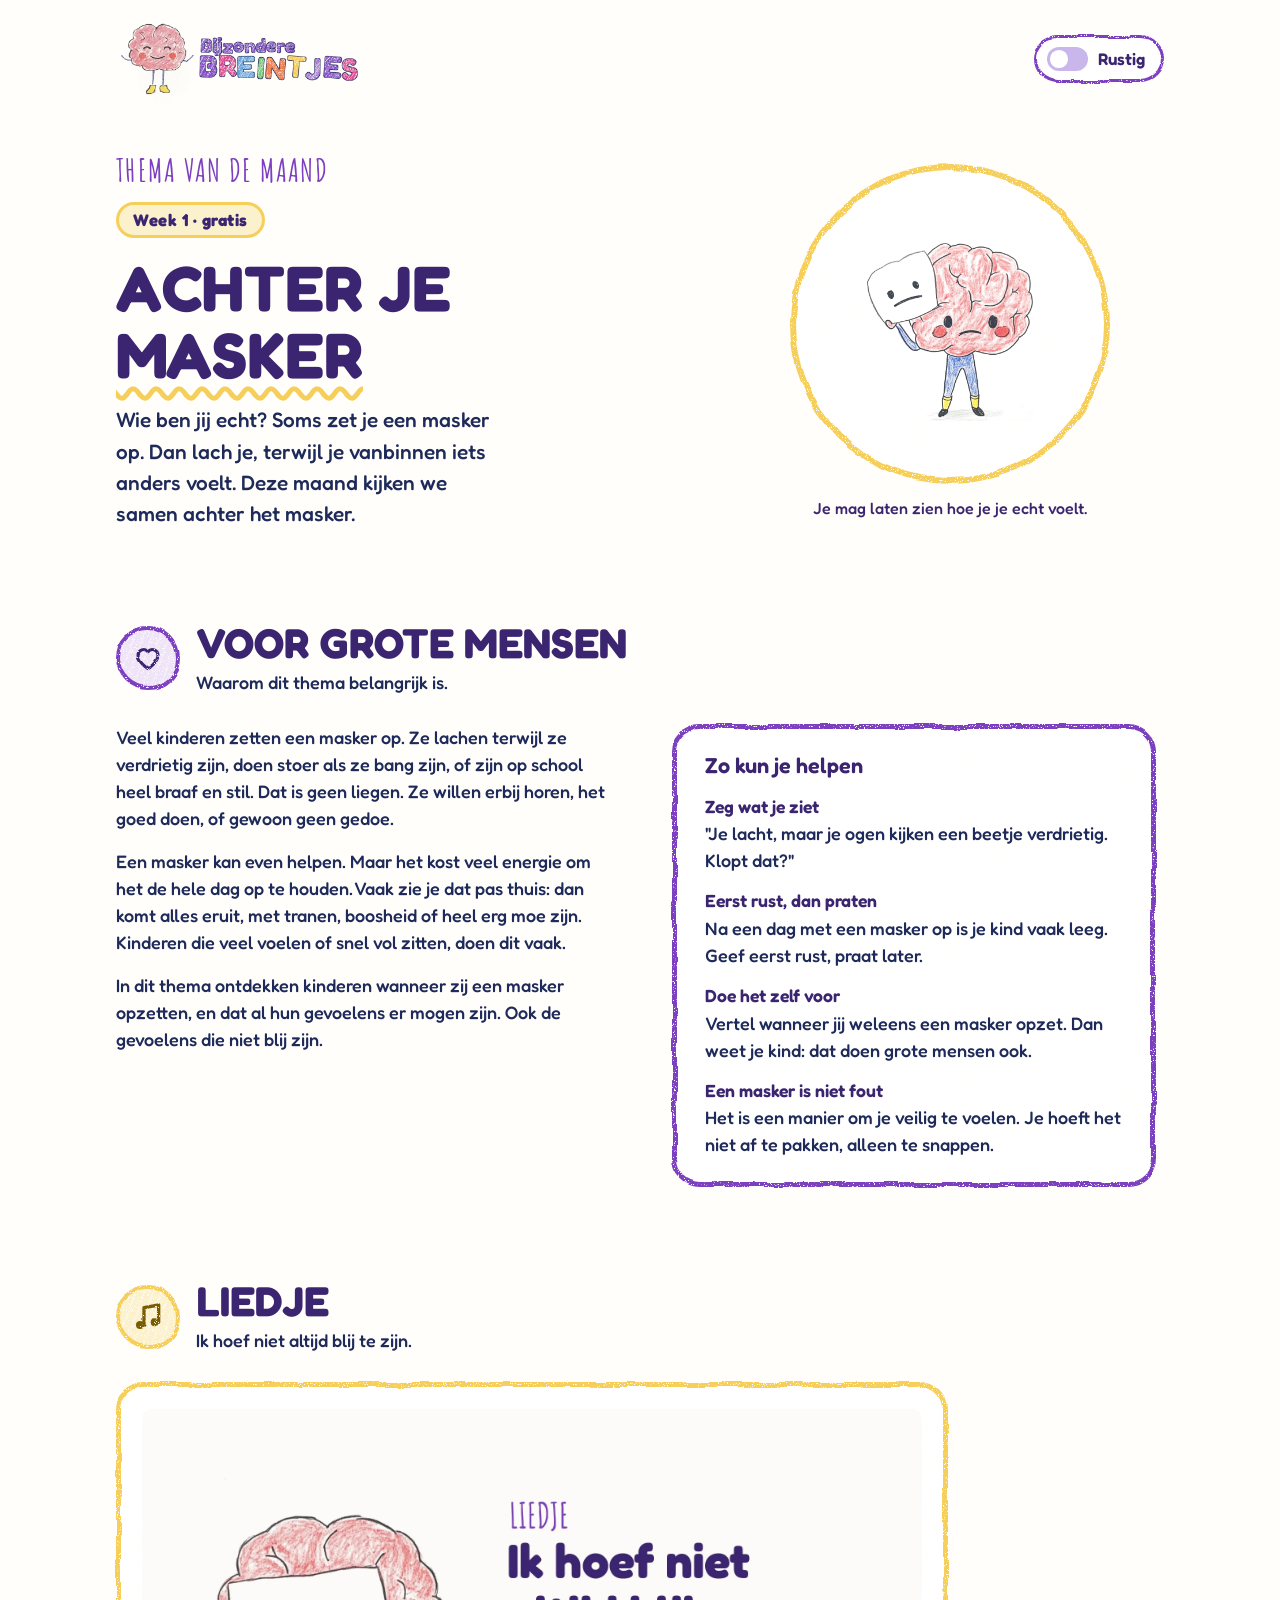
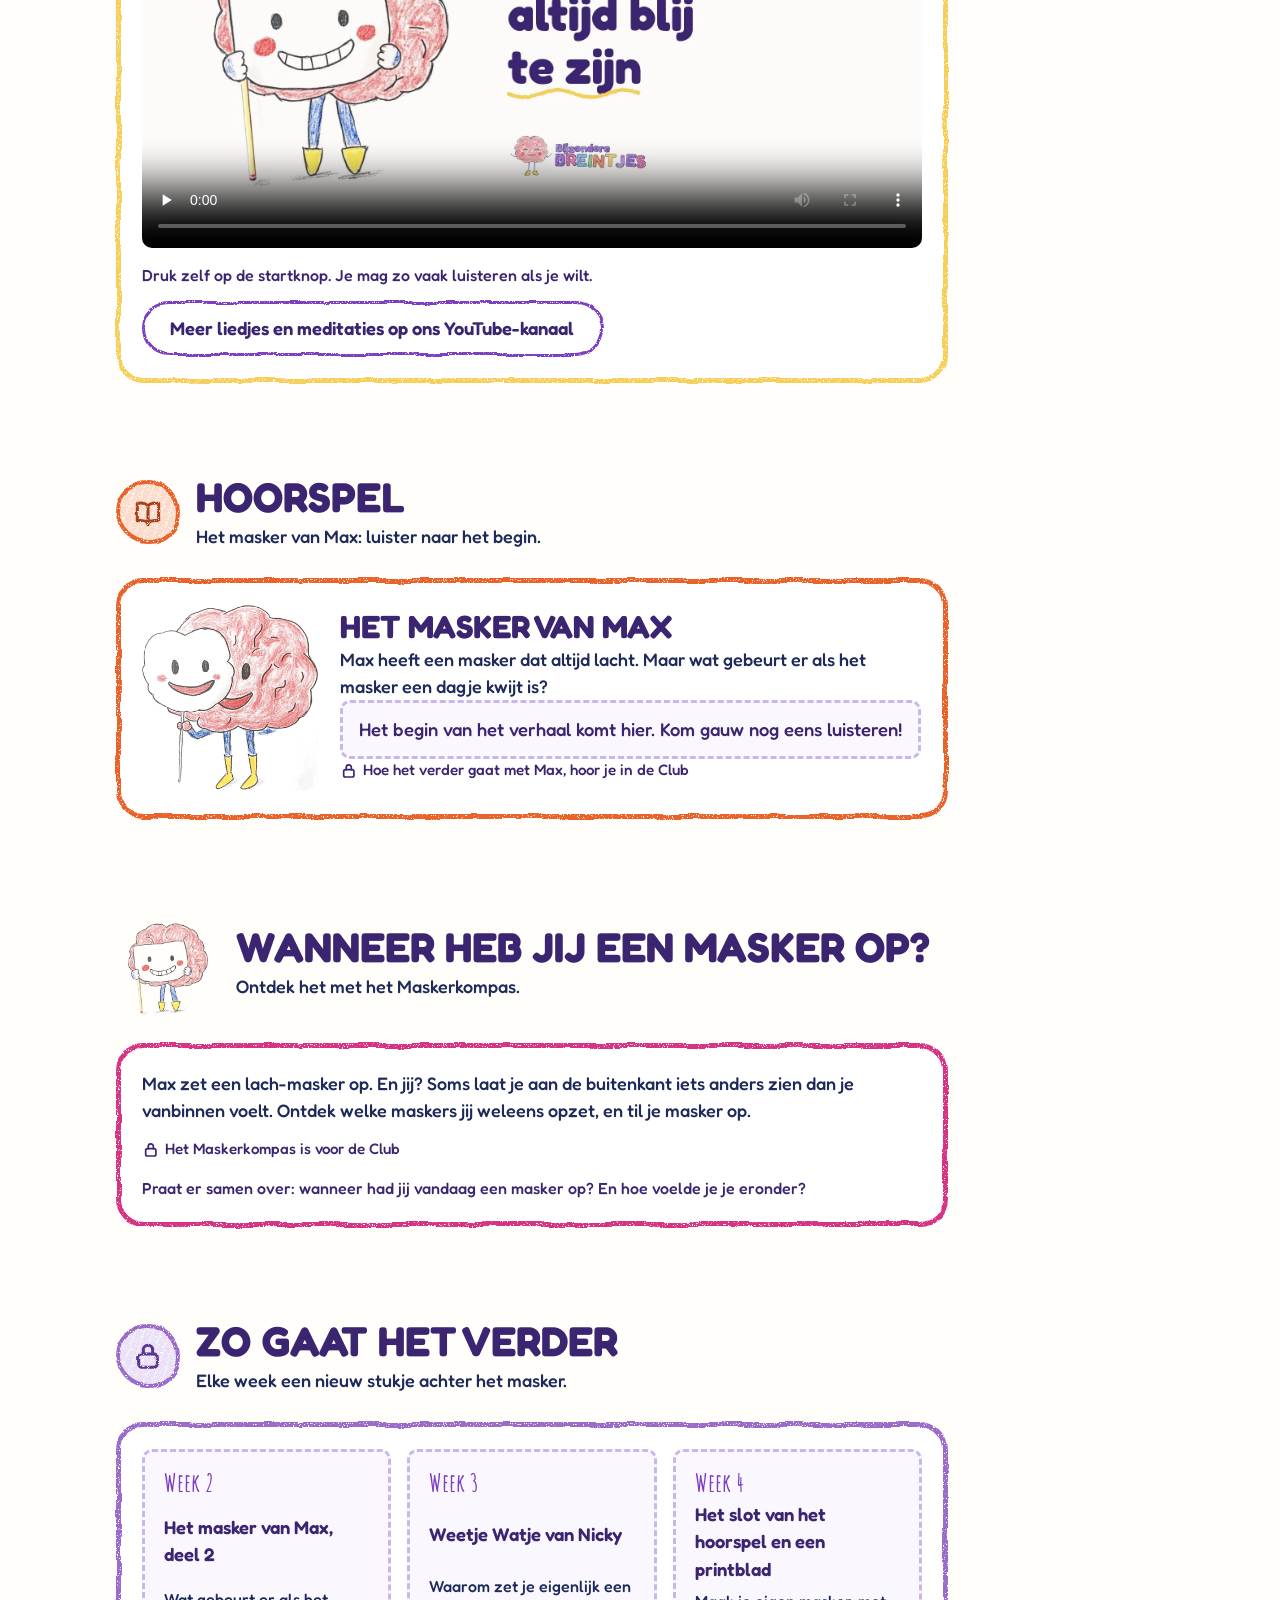
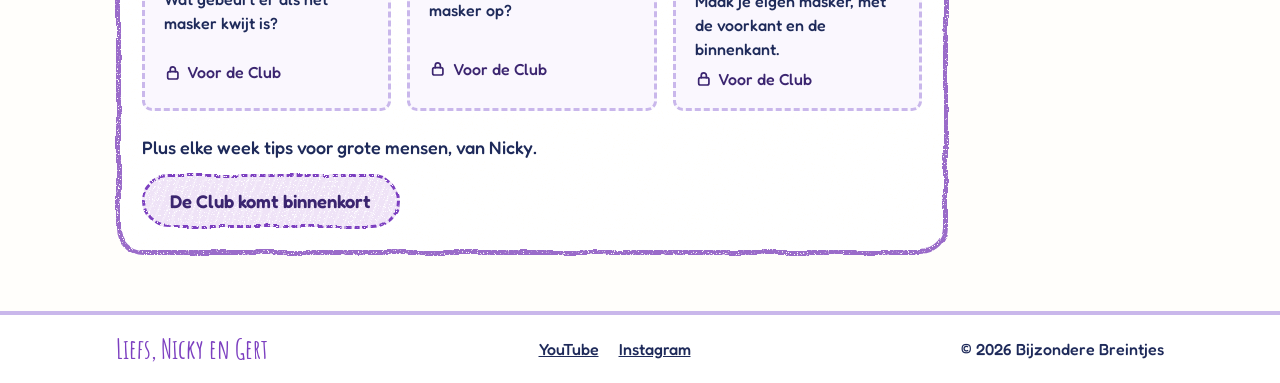
==== index.html @ 246b0279 "Week 1: begin van het hoorspel gratis, de rest en het Maskerkompas voor de Club Co-Authored-By: Clau" ====
<!doctype html>
<html lang="nl">
<head>
<meta charset="utf-8">
<meta name="viewport" content="width=device-width, initial-scale=1, viewport-fit=cover">
<title>Bijzondere Breintjes – liedjes en oefeningen over gevoelens voor kinderen (3-8 jaar)</title>
<meta name="description" content="Thema van de maand: Achter je masker. Wie ben jij echt? Week 1 gratis: een liedje en het begin van een hoorspel voor kinderen van 3 tot 8 jaar.">
<link rel="canonical" href="https://www.bijzonderebreintjes.nl/">
<meta property="og:type" content="website">
<meta property="og:site_name" content="Bijzondere Breintjes">
<meta property="og:locale" content="nl_NL">
<meta property="og:url" content="https://www.bijzonderebreintjes.nl/">
<meta property="og:title" content="Bijzondere Breintjes – Achter je masker: wie ben jij echt?">
<meta property="og:description" content="Liedjes, weetjes en oefeningen die kinderen van 3 tot 8 jaar helpen zichzelf beter te begrijpen.">
<meta property="og:image" content="https://www.bijzonderebreintjes.nl/beeld/deelplaatje.jpg">
<meta property="og:image:width" content="1200">
<meta property="og:image:height" content="630">
<meta property="og:image:alt" content="Het logo van Bijzondere Breintjes en een breintje dat zijn masker afzet">
<meta name="twitter:card" content="summary_large_image">
<script type="application/ld+json">
{"@context":"https://schema.org","@type":"WebSite","name":"Bijzondere Breintjes","url":"https://www.bijzonderebreintjes.nl/","inLanguage":"nl","description":"Liedjes, weetjes en oefeningen die kinderen van 3 tot 8 jaar helpen zichzelf beter te begrijpen.","publisher":{"@type":"Organization","name":"Bijzondere Breintjes","url":"https://www.bijzonderebreintjes.nl/","sameAs":["https://www.youtube.com/@BijzondereBreintjes","https://www.instagram.com/bijzonderebreintjes/"]}}
</script>
<meta name="theme-color" content="#7c3fc0">
<link rel="icon" href="beeld/icoon-64.png" type="image/png">
<link rel="apple-touch-icon" href="beeld/icoon-180.png">
<link rel="preload" href="fonts/fredoka.woff2" as="font" type="font/woff2" crossorigin>
<link rel="stylesheet" href="css/stijl.css?v=7">
<script>
  // Onthoud de knop Rustig al vóór de pagina getekend wordt.
  try {
    if (localStorage.getItem("bb-rustig") === "aan") document.documentElement.setAttribute("data-rustig", "aan");
  } catch (e) {}
</script>
<style>
.thema-beeld { width: 72%; display: block; margin-inline: auto; }
.kop-breintje { flex: none; width: 6.5rem; height: 6.5rem; object-fit: contain; }
@media (max-width: 640px) { .kop-breintje { width: 5rem; height: 5rem; } }
.themavak { max-width: 52rem; }
.nogleeg { font-size: 1.15rem; border: 3px dashed var(--paars-licht); border-radius: var(--r-sm); padding: .8rem 1rem; color: var(--paars-diep); background: var(--creme); display: inline-block; }
.video-vak video { width: 100%; height: auto; border-radius: var(--r-sm); background: #fffefb; }
.hoorspel-rij { display: grid; grid-template-columns: 11rem 1fr; gap: 1.4rem; align-items: center; }
.hoorspel-rij h3 { font-weight: 700; font-size: clamp(1.5rem, 5vw, 2rem); }
.hoorspel-beeld { width: 100%; }
.week-label { display: inline-block; font: 700 1.05rem/1 var(--font-tekst); letter-spacing: .03em; color: var(--paars-diep); background: var(--k-geel-licht); border: 3px solid var(--k-geel); border-radius: var(--r-rond); padding: .4rem .9rem; }
.verder-tekst { font-size: 1.1rem; color: var(--paars-diep); }
.vraag-groot { font: 700 clamp(1.5rem, 5vw, 2rem)/1.2 var(--font-titel); color: var(--paars-diep); }
.slot-lijst { list-style: none; padding: 0; display: grid; gap: 1rem; grid-template-columns: repeat(auto-fit, minmax(min(100%, 15rem), 1fr)); }
.slot-lijst li { display: grid; gap: .35rem; padding: 1.1rem 1.2rem; border: 3px dashed var(--paars-licht); border-radius: var(--r-sm); background: var(--creme); }
.slot-lijst .week { font: 700 1.6rem/1 var(--font-soort); color: var(--hoofd); }
.slot-lijst b { font-weight: 600; font-size: 1.15rem; color: var(--paars-diep); }
.slot-lijst span { font-size: 1rem; }
.slotje { display: inline-flex; align-items: center; gap: .35rem; font-size: .95rem; color: var(--paars-diep); }
.slotje svg { width: 1.1rem; height: 1.1rem; }
.club-onder { display: grid; gap: .8rem; justify-items: start; margin-top: .5rem; }
@media (max-width: 640px) { .hoorspel-rij { grid-template-columns: 1fr; } .hoorspel-beeld { width: 9rem; } }
</style>
</head>
<body id="top">

<svg class="verstopt" aria-hidden="true" focusable="false">
  <!-- Krijtstijl (huisstijl 3): wiebelige lijn en papier dat door de kleur schijnt. -->
  <filter id="krijt" x="-3%" y="-8%" width="106%" height="116%" color-interpolation-filters="sRGB">
    <feTurbulence type="fractalNoise" baseFrequency="0.03" numOctaves="2" seed="5" result="w"/>
    <feDisplacementMap in="SourceGraphic" in2="w" scale="5" xChannelSelector="R" yChannelSelector="G" result="d"/>
    <feTurbulence type="fractalNoise" baseFrequency="0.8" numOctaves="2" seed="11" result="k"/>
    <feColorMatrix in="k" type="matrix" values="0 0 0 0 0  0 0 0 0 0  0 0 0 0 0  0 0 0 -11 7.9" result="g"/>
    <feComposite in="d" in2="g" operator="in"/>
  </filter>
  <filter id="krijt-vol" x="-3%" y="-8%" width="106%" height="116%" color-interpolation-filters="sRGB">
    <feTurbulence type="fractalNoise" baseFrequency="0.03" numOctaves="2" seed="5" result="w"/>
    <feDisplacementMap in="SourceGraphic" in2="w" scale="5" xChannelSelector="R" yChannelSelector="G" result="d"/>
    <feTurbulence type="fractalNoise" baseFrequency="0.8" numOctaves="2" seed="11" result="k"/>
    <feColorMatrix in="k" type="matrix" values="0 0 0 0 0  0 0 0 0 0  0 0 0 0 0  0 0 0 -11 9.4" result="g"/>
    <feComposite in="d" in2="g" operator="in"/>
  </filter>
  <filter id="krijt-fijn" x="-10%" y="-10%" width="120%" height="120%" color-interpolation-filters="sRGB">
    <feTurbulence type="fractalNoise" baseFrequency="0.09" numOctaves="2" seed="2" result="w"/>
    <feDisplacementMap in="SourceGraphic" in2="w" scale="2" xChannelSelector="R" yChannelSelector="G" result="d"/>
    <feTurbulence type="fractalNoise" baseFrequency="0.9" numOctaves="2" seed="7" result="k"/>
    <feColorMatrix in="k" type="matrix" values="0 0 0 0 0  0 0 0 0 0  0 0 0 0 0  0 0 0 -11 8.2" result="g"/>
    <feComposite in="d" in2="g" operator="in"/>
  </filter>
  <symbol id="i-noot" viewBox="0 0 24 24"><path d="M9 18V5l11-2v13" fill="none" stroke="currentColor" stroke-width="2.5" stroke-linecap="round" stroke-linejoin="round"/><circle cx="6" cy="18" r="3" fill="currentColor"/><circle cx="17" cy="16" r="3" fill="currentColor"/></symbol>
  <symbol id="i-boek" viewBox="0 0 24 24"><path d="M12 7.5C10.5 5.5 7.5 5 4 5.5v13c3.5-.5 6.5 0 8 2 1.5-2 4.5-2.5 8-2v-13c-3.5-.5-6.5 0-8 2zM12 7.5v14" fill="none" stroke="currentColor" stroke-width="2.3" stroke-linecap="round" stroke-linejoin="round"/></symbol>
  <symbol id="i-maan" viewBox="0 0 24 24"><path d="M20 14.5A8.5 8.5 0 0 1 9.5 4a8.5 8.5 0 1 0 10.5 10.5z" fill="none" stroke="currentColor" stroke-width="2.3" stroke-linejoin="round"/></symbol>
  <symbol id="i-sprong" viewBox="0 0 24 24"><circle cx="12" cy="4.5" r="2.5" fill="currentColor"/><path d="M12 8v6M12 9.5L6.5 6M12 9.5L17.5 6M12 14l-4 6M12 14l4 6" fill="none" stroke="currentColor" stroke-width="2.4" stroke-linecap="round"/></symbol>
  <symbol id="i-schaar" viewBox="0 0 24 24"><circle cx="6" cy="18" r="3" fill="none" stroke="currentColor" stroke-width="2.3"/><circle cx="18" cy="18" r="3" fill="none" stroke="currentColor" stroke-width="2.3"/><path d="M8 16L18.5 3.5M16 16L5.5 3.5" fill="none" stroke="currentColor" stroke-width="2.3" stroke-linecap="round"/></symbol>
  <symbol id="i-speel" viewBox="0 0 24 24"><path d="M8 5.5v13a1 1 0 0 0 1.5.86l11-6.5a1 1 0 0 0 0-1.72l-11-6.5A1 1 0 0 0 8 5.5z" fill="currentColor"/></symbol>
  <symbol id="i-pauze" viewBox="0 0 24 24"><rect x="6" y="5" width="4.5" height="14" rx="1.5" fill="currentColor"/><rect x="13.5" y="5" width="4.5" height="14" rx="1.5" fill="currentColor"/></symbol>
  <symbol id="i-potlood" viewBox="0 0 24 24"><path d="M4 20l1-5L16 4l4 4L9 19z" fill="none" stroke="currentColor" stroke-width="2.5" stroke-linejoin="round"/><path d="M13.5 6.5l4 4" fill="none" stroke="currentColor" stroke-width="2.5"/></symbol>
  <symbol id="i-ster" viewBox="0 0 24 24"><path d="M12 3l2.7 5.6 6.1.9-4.4 4.3 1 6.2-5.4-2.9-5.4 2.9 1-6.2L3.2 9.5l6.1-.9z" fill="none" stroke="currentColor" stroke-width="2.3" stroke-linejoin="round"/></symbol>
  <symbol id="i-hart" viewBox="0 0 24 24"><path d="M12 20s-7.5-4.6-7.5-10.2A4.2 4.2 0 0 1 12 7.3a4.2 4.2 0 0 1 7.5 2.5C19.5 15.4 12 20 12 20z" fill="none" stroke="currentColor" stroke-width="2.3" stroke-linejoin="round"/></symbol>
  <symbol id="i-geluid" viewBox="0 0 24 24"><path d="M4 9.5v5h3.5L13 19V5L7.5 9.5z" fill="currentColor"/><path d="M16.5 8.5a5 5 0 0 1 0 7" fill="none" stroke="currentColor" stroke-width="2.2" stroke-linecap="round"/></symbol>
  <symbol id="i-kaart" viewBox="0 0 24 24"><rect x="4" y="3" width="16" height="18" rx="3" fill="none" stroke="currentColor" stroke-width="2.3"/><circle cx="12" cy="9.5" r="2.5" fill="none" stroke="currentColor" stroke-width="2.2"/><path d="M8 17c.6-2.2 2.200-3.3 4-3.300s3.4 1.1 4 3.3" fill="none" stroke="currentColor" stroke-width="2.2" stroke-linecap="round"/></symbol>
  <symbol id="i-plus" viewBox="0 0 24 24"><circle cx="12" cy="12" r="9" fill="none" stroke="currentColor" stroke-width="2.3"/><path d="M12 7.5v9M7.5 12h9" fill="none" stroke="currentColor" stroke-width="2.6" stroke-linecap="round"/></symbol>
  <symbol id="vast-breintje" viewBox="0 0 200 175">
    <path d="M40,110 C20,110 15,80 35,70 C25,50 45,35 60,45 C65,25 95,20 105,38 C120,22 150,30 150,52 C170,55 178,80 162,92 C178,105 165,130 145,125 C140,145 110,150 100,135 C85,150 55,148 52,130 C35,135 25,120 40,110 Z" fill="#f4a6c3" stroke="#3b2570" stroke-width="4" stroke-linejoin="round"/>
    <path d="M60,70 C70,60 80,75 90,65 M110,55 C120,65 130,50 140,62 M55,100 C65,95 70,105 80,100 M120,110 C130,100 140,112 150,104" fill="none" stroke="#e07aa8" stroke-width="3.5" stroke-linecap="round"/>
    <path d="M80,136 L78,158 M120,136 L122,158" stroke="#3b2570" stroke-width="4" stroke-linecap="round" fill="none"/>
    <ellipse cx="74" cy="161" rx="13" ry="6" fill="#f6cf5a" stroke="#3b2570" stroke-width="3"/><ellipse cx="126" cy="161" rx="13" ry="6" fill="#f6cf5a" stroke="#3b2570" stroke-width="3"/>
    <circle cx="70" cy="98" r="7" fill="#f2a7c8"/><circle cx="130" cy="98" r="7" fill="#f2a7c8"/>
    <path d="M78,88 Q85,80 92,88 M108,88 Q115,80 122,88 M86,104 Q100,118 114,104" stroke="#3b2570" stroke-width="4" stroke-linecap="round" fill="none"/>
  </symbol>
  <symbol id="i-zon" viewBox="0 0 24 24"><circle cx="12" cy="12" r="4.200" fill="none" stroke="currentColor" stroke-width="2.3"/><path d="M12 2.500v2.500M12 19v2.500M2.500 12H5M19 12h2.500M5.300 5.300l1.800 1.800M16.900 16.900l1.800 1.800M18.700 5.300l-1.800 1.800M7.100 16.900l-1.800 1.800" fill="none" stroke="currentColor" stroke-width="2.3" stroke-linecap="round"/></symbol>
  <!-- De zes plaatjes van het weerbericht -->
  <symbol id="w-zon" viewBox="0 0 100 100"><path d="M50 8v12M50 80v12M8 50h12M80 50h12M20 20l9 9M71 71l9 9M80 20l-9 9M29 71l-9 9" fill="none" stroke="#3b2570" stroke-width="5" stroke-linecap="round"/><circle cx="50" cy="50" r="22" fill="#f6cf5a" stroke="#3b2570" stroke-width="4"/><path d="M40 46q3-4 6 0M54 46q3-4 6 0M41 55q9 9 18 0" fill="none" stroke="#3b2570" stroke-width="3.500" stroke-linecap="round"/></symbol>
  <symbol id="w-wolk" viewBox="0 0 100 100"><circle cx="68" cy="32" r="17" fill="#f6cf5a" stroke="#3b2570" stroke-width="4"/><path d="M28 78h46a14 14 0 0 0 3-27.700 20 20 0 0 0-38-6A17 17 0 0 0 28 78z" fill="#ffffff" stroke="#3b2570" stroke-width="4" stroke-linejoin="round"/><path d="M44 60q3-3 6 0M58 60q3-3 6 0M49 68h10" fill="none" stroke="#3b2570" stroke-width="3.500" stroke-linecap="round"/></symbol>
  <symbol id="w-regen" viewBox="0 0 100 100"><path d="M28 62h46a14 14 0 0 0 3-27.700 20 20 0 0 0-38-6A17 17 0 0 0 28 62z" fill="#dcebf8" stroke="#3b2570" stroke-width="4" stroke-linejoin="round"/><path d="M44 43q3-3 6 0M58 43q3-3 6 0M48 54q6-5 12 0" fill="none" stroke="#3b2570" stroke-width="3.500" stroke-linecap="round"/><path d="M34 72q-6 9 0 13 6-4 0-13zM52 76q-6 9 0 13 6-4 0-13zM70 72q-6 9 0 13 6-4 0-13z" fill="#5b9bd5" stroke="#3b2570" stroke-width="3" stroke-linejoin="round"/></symbol>
  <symbol id="w-storm" viewBox="0 0 100 100"><path d="M10 36h46a10 10 0 1 0-10-10M10 53h64a11 11 0 1 1-11 11M10 70h30a8 8 0 1 1-8 8" fill="none" stroke="#3b2570" stroke-width="5" stroke-linecap="round" stroke-linejoin="round"/><path d="M72 28q10-12 20-6-4 12-20 6z" fill="#5bb85d" stroke="#3b2570" stroke-width="3.500" stroke-linejoin="round"/><path d="M62 84q8-9 16-3-4 9-16 3z" fill="#5bb85d" stroke="#3b2570" stroke-width="3.500" stroke-linejoin="round"/></symbol>
  <symbol id="w-onweer" viewBox="0 0 100 100"><path d="M28 58h46a14 14 0 0 0 3-27.700 20 20 0 0 0-38-6A17 17 0 0 0 28 58z" fill="#c9b7eb" stroke="#3b2570" stroke-width="4" stroke-linejoin="round"/><path d="M42 36l8 4M66 36l-8 4M48 50q6-5 12 0" fill="none" stroke="#3b2570" stroke-width="3.500" stroke-linecap="round"/><path d="M56 62L42 80h10l-5 15 19-22H56l7-11z" fill="#f6cf5a" stroke="#3b2570" stroke-width="3.500" stroke-linejoin="round"/></symbol>
  <symbol id="w-vuurwerk" viewBox="0 0 100 100"><path d="M36 38V18M36 38l14-14M36 38h20M36 38l14 14M36 38v20M36 38L22 52M36 38H16M36 38L22 24" fill="none" stroke="#d63384" stroke-width="5" stroke-linecap="round"/><path d="M70 68V54M70 68l10-10M70 68h14M70 68l10 10M70 68v14M70 68L60 78M70 68H56M70 68L60 58" fill="none" stroke="#e9622a" stroke-width="5" stroke-linecap="round"/><circle cx="36" cy="38" r="5" fill="#f6cf5a" stroke="#3b2570" stroke-width="3"/><circle cx="70" cy="68" r="4.500" fill="#f6cf5a" stroke="#3b2570" stroke-width="3"/><circle cx="76" cy="24" r="4" fill="#5b9bd5" stroke="#3b2570" stroke-width="3"/><circle cx="24" cy="78" r="4" fill="#5bb85d" stroke="#3b2570" stroke-width="3"/></symbol>
  <symbol id="i-bliksem" viewBox="0 0 24 24"><path d="M13.5 2.5L5 13.5h6l-1.5 8 8.5-11h-6z" fill="none" stroke="currentColor" stroke-width="2.3" stroke-linejoin="round"/></symbol>
  <symbol id="i-kompas" viewBox="0 0 24 24"><circle cx="12" cy="12" r="9" fill="none" stroke="currentColor" stroke-width="2.3"/><path d="M15.5 8.500l-2 5-5 2 2-5z" fill="none" stroke="currentColor" stroke-width="2.200" stroke-linejoin="round"/></symbol>
  <symbol id="lijf-figuur" viewBox="0 0 200 320">
    <path d="M66 122L30 186M134 122l36 64M84 214l-6 78M116 214l6 78" fill="none" stroke="#3b2570" stroke-width="5" stroke-linecap="round"/>
    <ellipse cx="70" cy="298" rx="17" ry="9" fill="#f6cf5a" stroke="#3b2570" stroke-width="4"/>
    <ellipse cx="130" cy="298" rx="17" ry="9" fill="#f6cf5a" stroke="#3b2570" stroke-width="4"/>
    <circle cx="28" cy="190" r="8" fill="#fbe3ee" stroke="#3b2570" stroke-width="4"/>
    <circle cx="172" cy="190" r="8" fill="#fbe3ee" stroke="#3b2570" stroke-width="4"/>
    <path d="M100 92v16" fill="none" stroke="#3b2570" stroke-width="5" stroke-linecap="round"/>
    <path d="M74 106h52a14 14 0 0 1 14 14v84a14 14 0 0 1-14 14H74a14 14 0 0 1-14-14v-84a14 14 0 0 1 14-14z" fill="#dcebf8" stroke="#3b2570" stroke-width="5" stroke-linejoin="round"/>
    <circle cx="100" cy="54" r="40" fill="#fbe3ee" stroke="#3b2570" stroke-width="5"/>
    <path d="M82 50q4-5 8 0M110 50q4-5 8 0M88 68q12 10 24 0" fill="none" stroke="#3b2570" stroke-width="4" stroke-linecap="round"/>
  </symbol>
  <symbol id="i-slot" viewBox="0 0 24 24"><rect x="5" y="10.500" width="14" height="10" rx="2.500" fill="none" stroke="currentColor" stroke-width="2.300"/><path d="M8.500 10.500V7.500a3.500 3.500 0 0 1 7 0v3" fill="none" stroke="currentColor" stroke-width="2.300" stroke-linecap="round"/></symbol>
  <symbol id="i-thuis" viewBox="0 0 24 24"><path d="M4 11L12 4l8 7v8a1 1 0 0 1-1 1h-4v-6H9v6H5a1 1 0 0 1-1-1z" fill="none" stroke="currentColor" stroke-width="2.3" stroke-linejoin="round"/></symbol>
</svg>

<a class="spring" href="#inhoud">Ga naar de inhoud</a>

<header class="kop" id="top">
  <div class="binnen kop-rij">
    <a class="logo" href="#top" aria-label="Bijzondere Breintjes, naar het begin">
      <img class="logo-plaat" src="beeld/logo.webp" alt="Bijzondere Breintjes" width="810" height="300">
    </a>
    <div class="kop-knoppen">
      <button class="rustig" id="rustig-knop" type="button" aria-pressed="false" title="Minder kleur en geen beweging">
        <span class="schuif" aria-hidden="true"></span>Rustig
      </button>
    </div>
  </div>
</header>

<main id="inhoud">

  <!-- ===== Thema van de maand ===== -->
  <section class="pagina" id="thema">
    <div class="binnen">
      <div class="held-rij">
        <div class="held-tekst">
          <p class="soort">THEMA VAN DE MAAND</p>
          <p class="week-label">Week 1 &middot; gratis</p>
          <h1 id="thema-kop">Achter je <span class="kronkel">masker</span></h1>
          <p class="intro">Wie ben jij echt? Soms zet je een masker op. Dan lach je, terwijl je vanbinnen iets anders voelt. Deze maand kijken we samen achter het masker.</p>
        </div>
        <div class="podium">
          <div class="podium-vlak"><img class="thema-beeld" src="beeld/breintje-masker-af.webp" alt="Breintje dat zijn masker afzet"></div>
          <p class="klein">Je mag laten zien hoe je je echt voelt.</p>
        </div>
      </div>
    </div>
  </section>

  <!-- ===== Voor grote mensen: waarom dit thema ===== -->
  <section class="pagina is-neutraal" id="grote-mensen">
    <div class="binnen">
      <div class="blok-kop">
        <span class="rondje"><svg aria-hidden="true"><use href="#i-hart"/></svg></span>
        <div><h2 id="groot-kop">Voor grote mensen</h2><p>Waarom dit thema belangrijk is.</p></div>
      </div>
      <div class="groot-rij">
        <div class="groot-tekst">
          <p>Veel kinderen zetten een masker op. Ze lachen terwijl ze verdrietig zijn, doen stoer als ze bang zijn, of zijn op school heel braaf en stil. Dat is geen liegen. Ze willen erbij horen, het goed doen, of gewoon geen gedoe.</p>
          <p>Een masker kan even helpen. Maar het kost veel energie om het de hele dag op te houden. Vaak zie je dat pas thuis: dan komt alles eruit, met tranen, boosheid of heel erg moe zijn. Kinderen die veel voelen of snel vol zitten, doen dit vaak.</p>
          <p>In dit thema ontdekken kinderen wanneer zij een masker opzetten, en dat al hun gevoelens er mogen zijn. Ook de gevoelens die niet blij zijn.</p>
        </div>
        <div class="groot-lijst">
          <h3>Zo kun je helpen</h3>
          <dl>
            <dt>Zeg wat je ziet</dt>
            <dd>"Je lacht, maar je ogen kijken een beetje verdrietig. Klopt dat?"</dd>
            <dt>Eerst rust, dan praten</dt>
            <dd>Na een dag met een masker op is je kind vaak leeg. Geef eerst rust, praat later.</dd>
            <dt>Doe het zelf voor</dt>
            <dd>Vertel wanneer jij weleens een masker opzet. Dan weet je kind: dat doen grote mensen ook.</dd>
            <dt>Een masker is niet fout</dt>
            <dd>Het is een manier om je veilig te voelen. Je hoeft het niet af te pakken, alleen te snappen.</dd>
          </dl>
        </div>
      </div>
    </div>
  </section>

  <!-- ===== Liedje ===== -->
  <section class="pagina is-geel" id="liedje">
    <div class="binnen">
      <div class="blok-kop">
        <span class="rondje"><svg aria-hidden="true"><use href="#i-noot"/></svg></span>
        <div><h2 id="liedje-kop">Liedje</h2><p>Ik hoef niet altijd blij te zijn.</p></div>
      </div>
      <div class="club-kaart themavak video-vak">
        <video controls preload="none" playsinline poster="thema/cover-liedje.webp" width="1920" height="1080">
          <source src="thema/ik-hoef-niet-altijd-blij-te-zijn.mp4?v=2" type="video/mp4">
        </video>
        <p class="klein">Druk zelf op de startknop. Je mag zo vaak luisteren als je wilt.</p>
        <p><a class="knop licht" href="https://www.youtube.com/@BijzondereBreintjes" target="_blank" rel="noopener">Meer liedjes en meditaties op ons YouTube-kanaal</a></p>
      </div>
    </div>
  </section>

  <!-- ===== Hoorspel ===== -->
  <section class="pagina is-oranje" id="hoorspel">
    <div class="binnen">
      <div class="blok-kop">
        <span class="rondje"><svg aria-hidden="true"><use href="#i-boek"/></svg></span>
        <div><h2 id="hoorspel-kop">Hoorspel</h2><p>Het masker van Max: luister naar het begin.</p></div>
      </div>
      <div class="club-kaart themavak hoorspel-rij">
        <img class="hoorspel-beeld" src="beeld/breintje-masker-op.webp" alt="Breintje met een masker in zijn hand" loading="lazy">
        <div>
          <h3>Het masker van Max</h3>
          <p>Max heeft een masker dat altijd lacht. Maar wat gebeurt er als het masker een dagje kwijt is?</p>
          <!-- Gratis: alleen het begin van deel 1, tot een spannend moment. Als het klaar is: zet het mp3-bestand in de map verhaaltjes/ en vervang de regel "nogleeg" hieronder door:
               <audio controls preload="none" src="verhaaltjes/het-masker-van-max-begin.mp3"></audio> -->
          <p class="nogleeg">Het begin van het verhaal komt hier. Kom gauw nog eens luisteren!</p>
          <p class="slotje"><svg aria-hidden="true"><use href="#i-slot"/></svg>Hoe het verder gaat met Max, hoor je in de Club</p>
        </div>
      </div>
    </div>
  </section>

  <!-- ===== Verwerking: Maskerkompas ===== -->
  <section class="pagina is-roze" id="maskerkompas">
    <div class="binnen">
      <div class="blok-kop">
        <img class="kop-breintje" src="beeld/breintje-masker-voor.webp" alt="">
        <div><h2 id="maskerkompas-kop">Wanneer heb jij een masker op?</h2><p>Ontdek het met het Maskerkompas.</p></div>
      </div>
      <div class="club-kaart themavak">
        <p>Max zet een lach-masker op. En jij? Soms laat je aan de buitenkant iets anders zien dan je vanbinnen voelt. Ontdek welke maskers jij weleens opzet, en til je masker op.</p>
        <p class="slotje"><svg aria-hidden="true"><use href="#i-slot"/></svg>Het Maskerkompas is voor de Club</p>
        <p class="klein">Praat er samen over: wanneer had jij vandaag een masker op? En hoe voelde je je eronder?</p>
      </div>
    </div>
  </section>

  <!-- ===== Zo gaat het verder (Club) ===== -->
  <section class="pagina is-lila" id="verder">
    <div class="binnen">
      <div class="blok-kop">
        <span class="rondje"><svg aria-hidden="true"><use href="#i-slot"/></svg></span>
        <div><h2 id="verder-kop">Zo gaat het verder</h2><p>Elke week een nieuw stukje achter het masker.</p></div>
      </div>
      <div class="club-kaart themavak">
        <ul class="slot-lijst">
          <li><span class="week">Week 2</span><b>Het masker van Max, deel 2</b><span>Wat gebeurt er als het masker kwijt is?</span><span class="slotje"><svg aria-hidden="true"><use href="#i-slot"/></svg>Voor de Club</span></li>
          <li><span class="week">Week 3</span><b>Weetje Watje van Nicky</b><span>Waarom zet je eigenlijk een masker op?</span><span class="slotje"><svg aria-hidden="true"><use href="#i-slot"/></svg>Voor de Club</span></li>
          <li><span class="week">Week 4</span><b>Het slot van het hoorspel en een printblad</b><span>Maak je eigen masker, met de voorkant en de binnenkant.</span><span class="slotje"><svg aria-hidden="true"><use href="#i-slot"/></svg>Voor de Club</span></li>
        </ul>
        <div class="club-onder">
          <p>Plus elke week tips voor grote mensen, van Nicky.</p>
          <span class="knop" aria-disabled="true">De Club komt binnenkort</span>
        </div>
      </div>
    </div>
  </section>

</main>

<footer class="voet">
  <div class="binnen voet-rij">
    <span class="voet-groet">Liefs, Nicky en Gert</span>
    <span class="voet-links"><a href="https://www.youtube.com/@BijzondereBreintjes" target="_blank" rel="noopener">YouTube</a><a href="https://www.instagram.com/bijzonderebreintjes/" target="_blank" rel="noopener">Instagram</a></span>
    <span>&copy; <span id="jaar">2026</span> Bijzondere Breintjes</span>
  </div>
</footer>

<script>
(function () {
  document.getElementById("jaar").textContent = new Date().getFullYear();
  var stam = document.documentElement;
  var knop = document.getElementById("rustig-knop");
  function zet(aan, bewaar) {
    if (aan) stam.setAttribute("data-rustig", "aan");
    else stam.removeAttribute("data-rustig");
    knop.setAttribute("aria-pressed", aan ? "true" : "false");
    if (bewaar) { try { localStorage.setItem("bb-rustig", aan ? "aan" : "uit"); } catch (e) {} }
  }
  zet(stam.getAttribute("data-rustig") === "aan", false);
  knop.addEventListener("click", function () { zet(stam.getAttribute("data-rustig") !== "aan", true); });
})();
</script>

</body>
</html>
---- css/stijl.css ----
/*
 * Bijzondere Breintjes, huisstijl 3 (krijt)
 * Wit papier, paars met zes accentkleuren. Randen en vlakken zijn met krijt getekend:
 * elk kader krijgt zijn rand (--lijn, --dik) en vulling (--bg) via een laagje erachter
 * met het krijt-filter uit index.html. Zo blijft de tekst zelf scherp.
 * Opzet: tabbladen. Je ziet altijd één onderdeel tegelijk, elk met een vaste kleur.
 */

@font-face { font-family: "Fredoka"; src: url("../fonts/fredoka.woff2") format("woff2"); font-weight: 300 700; font-display: swap; }
@font-face { font-family: "Amatic SC"; src: url("../fonts/amatic-sc-700.woff2") format("woff2"); font-weight: 700; font-display: swap; }

/* ---------- Kleuren en letters ---------- */

:root {
  color-scheme: light;
  --paars: #7c3fc0; --paars-diep: #3b2570; --paars-licht: #c9b7eb; --paars-zacht: #efe3f7;
  --navy: #1e2a5a; --creme: #faf7fe; --wit: #ffffff;

  --k-lila: #9a6bc9;   --k-lila-licht: #ebe1f7;   --lila-donker: #5a3591;
  --k-blauw: #5b9bd5;  --k-blauw-licht: #dcebf8;  --blauw-donker: #2a5a8c;
  --k-groen: #5bb85d;  --k-groen-licht: #d5f0df;  --groen-donker: #2b6e30;
  --k-oranje: #e9622a; --k-oranje-licht: #fbdccb; --oranje-donker: #a8401a;
  --k-geel: #f6cf5a;   --k-geel-licht: #fcf1cd;   --geel-donker: #7a5c00;
  --k-roze: #d63384;   --k-roze-licht: #fbe3ee;   --roze-donker: #a3205f;
  --k-paars-licht: var(--paars-zacht);

  --lila: var(--k-lila);     --lila-licht: var(--k-lila-licht);
  --blauw: var(--k-blauw);   --blauw-licht: var(--k-blauw-licht);
  --groen: var(--k-groen);   --groen-licht: var(--k-groen-licht);
  --oranje: var(--k-oranje); --oranje-licht: var(--k-oranje-licht);
  --geel: var(--k-geel);     --geel-licht: var(--k-geel-licht);
  --roze: var(--k-roze);     --roze-licht: var(--k-roze-licht);
  --hoofd: var(--paars);     --hoofd-licht: var(--paars-licht);

  --papier: #fffefb;
  --rust-grijs: #b9b3c6;
  --rust-vlak: #eeebf2;

  --font-titel: "Fredoka", Nunito, system-ui, sans-serif;
  --font-soort: "Amatic SC", "Comic Sans MS", cursive;
  --font-tekst: "Fredoka", Nunito, system-ui, sans-serif;
  --r-sm: 10px; --r-md: 28px; --r-rond: 999px;
}

/* De knop Rustig: zachtere kleuren, geen beweging. */
:root[data-rustig="aan"] {
  --lila: color-mix(in srgb, var(--k-lila) 40%, var(--rust-grijs));
  --blauw: color-mix(in srgb, var(--k-blauw) 40%, var(--rust-grijs));
  --groen: color-mix(in srgb, var(--k-groen) 40%, var(--rust-grijs));
  --oranje: color-mix(in srgb, var(--k-oranje) 40%, var(--rust-grijs));
  --geel: color-mix(in srgb, var(--k-geel) 40%, var(--rust-grijs));
  --roze: color-mix(in srgb, var(--k-roze) 40%, var(--rust-grijs));
  --hoofd: color-mix(in srgb, var(--paars) 55%, var(--rust-grijs));
  --hoofd-licht: var(--rust-grijs);
  --lila-licht: var(--rust-vlak); --blauw-licht: var(--rust-vlak); --groen-licht: var(--rust-vlak);
  --oranje-licht: var(--rust-vlak); --geel-licht: var(--rust-vlak); --roze-licht: var(--rust-vlak);
  --papier: #f3f1f6;
}
:root[data-rustig="aan"] .breintje,
:root[data-rustig="aan"] .vast-breintje,
:root[data-rustig="aan"] #kaartbeeld { filter: saturate(.45); }
:root[data-rustig="aan"] *,
:root[data-rustig="aan"] *::before,
:root[data-rustig="aan"] *::after { animation: none !important; transition: none !important; }

.is-geel   { --kleur: var(--geel);   --licht: var(--geel-licht);   --donker: var(--geel-donker); }
.is-oranje { --kleur: var(--oranje); --licht: var(--oranje-licht); --donker: var(--oranje-donker); }
.is-lila   { --kleur: var(--lila);   --licht: var(--lila-licht);   --donker: var(--lila-donker); }
.is-groen  { --kleur: var(--groen);  --licht: var(--groen-licht);  --donker: var(--groen-donker); }
.is-roze   { --kleur: var(--roze);   --licht: var(--roze-licht);   --donker: var(--roze-donker); }
.is-blauw  { --kleur: var(--blauw);  --licht: var(--blauw-licht);  --donker: var(--blauw-donker); }
.is-paars, .is-neutraal { --kleur: var(--hoofd); --licht: var(--paars-zacht); --donker: var(--paars-diep); }

/* ---------- Basis ---------- */

*, *::before, *::after { box-sizing: border-box; }
[hidden] { display: none !important; }

body {
  margin: 0;
  background: var(--papier);
  color: var(--navy);
  font: 500 1.125rem/1.5 var(--font-tekst);
  -webkit-text-size-adjust: 100%;
}

h1, h2, h3, h4, p, dl, dd, ol, ul { margin: 0; }
h1, h2, h3 { font-family: var(--font-titel); line-height: 1.05; text-wrap: balance; color: var(--paars-diep); }
h1, h2 { font-weight: 700; text-transform: uppercase; }
h2 { font-size: clamp(1.9rem, 5vw, 2.6rem); }
h3 { font-weight: 600; font-size: 1.35rem; line-height: 1.15; }
a { color: inherit; }
img, svg { max-width: 100%; }
button, input, textarea { font: inherit; color: inherit; }
svg.breintje { display: block; width: 100%; height: auto; color: var(--navy); }
.vast-breintje, img.breintje { display: block; width: 100%; height: auto; }
.film-knop img.breintje { position: absolute; inset: 4%; width: 92%; height: 92%; object-fit: contain; }
.weer-beeld.weer-breintje, .weer-kaart > .weer-beeld.weer-breintje { filter: none; object-fit: contain; width: 11rem; height: 11rem; }
:root[data-rustig="aan"] .weer-beeld.weer-breintje { filter: saturate(.45); }
.wie-breintje img, .idee-beeld img { display: block; width: 100%; height: auto; }

.soort { font-family: var(--font-soort); font-weight: 700; letter-spacing: .04em; color: var(--hoofd); font-size: 2rem; line-height: 1; }

:focus-visible { outline: 3px solid var(--navy); outline-offset: 3px; border-radius: 6px; }
.pagina:focus { outline: none; }

.binnen {
  max-width: 68rem;
  margin-inline: auto;
  padding-left: max(20px, env(safe-area-inset-left, 0px));
  padding-right: max(20px, env(safe-area-inset-right, 0px));
}

.verstopt { position: absolute; width: 0; height: 0; overflow: hidden; }

.spring {
  position: absolute; left: 1rem; top: -5rem; z-index: 20;
  background: var(--paars); color: var(--wit);
  padding: .75rem 1.25rem; border-radius: var(--r-rond); font-weight: 600;
}
.spring:focus { top: 1rem; }

.klein { font-size: 1rem; color: var(--paars-diep); }

/* De kaart uit de huisstijl: wit, met een dikke krijtrand. */
.lied, .verhaal, .stappen-kaart, .wijzer, .mens, .groot-lijst, .leeg, .club-kaart, .club-strook, .idee-vlak {
  --bg: var(--wit); --lijn: var(--kleur, var(--hoofd-licht)); --dik: 5px;
  border: 5px solid transparent;
  border-radius: var(--r-md);
  margin-right: 8px;
}

/* ---------- Krijt ---------- */

/* Het krijtlaagje: rand en vulling van een kader, wiebelig en met papier dat doorschijnt. */
.lied, .verhaal, .stappen-kaart, .wijzer, .mens, .groot-lijst, .leeg, .club-kaart, .club-strook, .idee-vlak,
.knop, .leesvoor, .rondje, .rustig, .tab, .podium-vlak, .speel, .zingmee summary, .weer-keuze, .weer-kaart,
.weer-hint, .adem-cirkel, .film-beeld, .blad, .dbi-tabs button,
#dit-ben-ik .dbi-voorbeeld, #dit-ben-ik .blok, #dit-ben-ik .fasekeus, #dit-ben-ik .chip { position: relative; isolation: isolate; }
.speel-merk { isolation: isolate; }

.lied::before, .verhaal::before, .stappen-kaart::before, .wijzer::before, .mens::before, .groot-lijst::before,
.leeg::before, .club-kaart::before, .club-strook::before, .idee-vlak::before,
.knop::before, .leesvoor::before, .rondje::before, .rustig::before, .tab::before, .podium-vlak::before,
.speel::before, .zingmee summary::before, .weer-keuze::before, .weer-kaart::before, .weer-hint::before,
.adem-cirkel::before, .speel-merk::before, .dbi-tabs button::before,
#dit-ben-ik .dbi-voorbeeld::before, #dit-ben-ik .blok::before, #dit-ben-ik .fasekeus::before, #dit-ben-ik .chip::after {
  content: ""; position: absolute; inset: calc(-1 * var(--dik, 0px)); z-index: -1;
  border: var(--dik, 0px) var(--streep, solid) var(--lijn, transparent);
  border-radius: inherit;
  background: var(--bg, transparent);
  /* schuine krijtstreken over de kleur */
  background-image: repeating-linear-gradient(112deg, rgba(255, 255, 255, var(--arcering, .26)) 0 2px, transparent 2px 8px);
  filter: var(--krijt, url(#krijt));
  pointer-events: none;
}
/* Donkere vlakken met witte letters: dichter gekleurd, zodat de tekst goed leesbaar blijft. */
.knop, .speel, .speel-merk, .tab.is-neutraal[aria-current="page"], .leesvoor[aria-pressed="true"],
.dbi-tabs button[aria-selected="true"] { --krijt: url(#krijt-vol); --arcering: .1; }
.knop.licht, .knop[aria-disabled="true"] { --krijt: url(#krijt); --arcering: .26; }
/* Plaatjes met een afgesneden rand krijgen hun krijtrand er bovenop. */
.film-beeld::before, .blad::before {
  content: ""; position: absolute; inset: 0; z-index: 2;
  border: var(--dik) solid var(--lijn); border-radius: inherit;
  filter: url(#krijt); pointer-events: none;
}
/* Icoontjes en weerplaatjes: een fijn krijtlijntje. */
.rondje svg, .tab svg, .leesvoor svg, .club-lijst svg, .let-op svg, .weer-beeld { filter: url(#krijt-fijn); }

/* ---------- Knoppen ---------- */

.knop {
  display: inline-flex; align-items: center; justify-content: center; gap: .6rem;
  min-height: 3.4rem; padding: .7rem 1.6rem;
  border: 0; border-radius: var(--r-rond);
  --bg: var(--hoofd); --dik: 0px; background: none; color: var(--wit);
  font: 600 1.15rem/1.1 var(--font-titel);
  text-decoration: none; text-align: center; cursor: pointer;
  transition: transform .12s ease;
}
.knop:hover { transform: translateY(-2px); }
.knop:active { transform: translateY(1px); }
.knop.licht { --bg: var(--wit); --lijn: var(--hoofd); --dik: 3px; color: var(--paars-diep); border: 3px solid transparent; }
.knop:disabled { opacity: .5; cursor: default; }
.knop[aria-disabled="true"] { --bg: var(--paars-zacht); --lijn: var(--hoofd); --dik: 3px; --streep: dashed; color: var(--paars-diep); border: 3px solid transparent; cursor: default; }
.knop[aria-disabled="true"]:hover { transform: none; }

.leesvoor {
  display: inline-flex; align-items: center; gap: .5rem;
  min-height: 3rem; padding: .4rem 1.1rem .4rem .8rem;
  --bg: var(--wit); --lijn: var(--hoofd); --dik: 3px;
  border: 3px solid transparent; border-radius: var(--r-rond);
  background: none; color: var(--paars-diep);
  font: 600 1.05rem/1.1 var(--font-titel); cursor: pointer;
}
.leesvoor svg { width: 1.6rem; height: 1.6rem; }
.leesvoor[aria-pressed="true"] { --bg: var(--hoofd); color: var(--wit); }

.rondje {
  flex: none; display: grid; place-items: center;
  width: 4rem; height: 4rem; border-radius: 50%;
  --bg: var(--licht); --lijn: var(--kleur); --dik: 4px; border: 4px solid transparent; color: var(--donker);
}
.rondje svg { width: 2rem; height: 2rem; }

.label-voorbeeld {
  display: inline-block; vertical-align: middle;
  margin-left: .5rem; padding: .1rem .5rem;
  border: 2px dashed var(--paars-licht); border-radius: 6px;
  color: var(--paars-diep);
  font: 600 .75rem/1.4 var(--font-tekst); letter-spacing: .08em; text-transform: uppercase;
}

.nog-niet { color: var(--paars-diep); font-size: 1rem; }

/* ---------- Bovenkant ---------- */

.kop-rij { display: flex; align-items: center; justify-content: space-between; gap: 1rem; padding-block: .9rem; }
.logo { display: flex; align-items: center; gap: .6rem; text-decoration: none; }
.logo-plaat { display: block; height: 5.6rem; width: auto; }
.kop-knoppen { display: flex; align-items: center; gap: 1.25rem; }
.kop-link { font-size: 1rem; text-underline-offset: .2em; }

.rustig {
  display: inline-flex; align-items: center; gap: .6rem;
  min-height: 3rem; padding: .4rem 1rem .4rem .6rem;
  --bg: var(--wit); --lijn: var(--hoofd); --dik: 3px;
  border: 3px solid transparent; border-radius: var(--r-rond);
  background: none; color: var(--paars-diep);
  font: 600 1.05rem/1 var(--font-titel); cursor: pointer;
}
.schuif { position: relative; width: 2.6rem; height: 1.5rem; border-radius: var(--r-rond); background: var(--paars-licht); transition: background .15s ease; }
.schuif::after { content: ""; position: absolute; top: .2rem; left: .2rem; width: 1.1rem; height: 1.1rem; border-radius: 50%; background: var(--wit); transition: transform .15s ease; }
.rustig[aria-pressed="true"] .schuif { background: var(--paars-diep); }
.rustig[aria-pressed="true"] .schuif::after { transform: translateX(1.1rem); }

/* ---------- Tabbladen ---------- */

/* Breed scherm: de tabbladen gaan op een tweede regel verder.
   Smal scherm: ze staan op één regel, blijven bovenaan en je schuift ze opzij. */
.tabs { background: var(--wit); border-block: 4px solid var(--hoofd-licht); }
.tabs-rij { display: flex; flex-wrap: wrap; gap: .5rem; padding-block: .7rem; }
.tab {
  display: inline-flex; align-items: center; gap: .45rem;
  flex: none; min-height: 2.9rem; padding: .35rem .95rem;
  --bg: var(--wit); --lijn: var(--kleur); --dik: 3px;
  border: 3px solid transparent; border-radius: var(--r-rond);
  color: var(--navy);
  font: 600 1.05rem/1 var(--font-titel); text-decoration: none; white-space: nowrap;
}
.tab svg { width: 1.4rem; height: 1.4rem; color: var(--donker); }
.tab:hover { --bg: var(--licht); }
.tab[aria-current="page"] { --bg: var(--licht); color: var(--donker); }
.tab.is-neutraal[aria-current="page"] { --bg: var(--hoofd); color: var(--wit); }
.tab.is-neutraal[aria-current="page"] svg { color: inherit; }
.tabs-streep { flex: none; width: 3px; border-radius: 3px; background: var(--hoofd-licht); margin-inline: .25rem; }

/* ---------- Pagina's ---------- */

.pagina { padding-block: 2.25rem 3.5rem; scroll-margin-top: 9rem; }
.blok-kop { display: flex; align-items: center; gap: 1rem; margin-bottom: 1.75rem; }
.blok-kop p { margin-top: .25rem; }

.leeg { display: flex; align-items: center; gap: 1.25rem; padding: 1.25rem 1.5rem; max-width: 34rem; font-size: 1.2rem; }
.leeg-beeld { width: 6rem; flex: none; }

/* ---------- Thuis ---------- */

.held-rij { display: grid; grid-template-columns: 1.15fr .85fr; gap: 2.5rem; align-items: center; }
.held-tekst { display: grid; gap: 1rem; justify-items: start; min-width: 0; }
h1 { font-size: clamp(2.3rem, 6vw, 4rem); }
.kronkel { text-decoration: underline wavy var(--k-geel); text-decoration-thickness: .08em; text-underline-offset: .14em; }
.intro { font-size: 1.3rem; line-height: 1.5; max-width: 32ch; }

.podium { display: grid; gap: .75rem; justify-items: center; text-align: center; min-width: 0; }
.podium-vlak {
  width: min(100%, 20rem); aspect-ratio: 1; padding: 9% 9% 5%;
  --bg: var(--wit); --lijn: var(--geel); --dik: 6px; border: 6px solid transparent;
  border-radius: 50%;
  display: grid; place-items: center;
}
.podium-breintje { width: 100%; cursor: pointer; }
.podium-breintje .breintje { transform-origin: 50% 92%; animation: wiebel 5s ease-in-out infinite; }
.podium-breintje.nieuw .breintje { animation: plop .28s ease-out; }
.podium-tekst { font-size: 1.25rem; line-height: 1.35; min-height: 2.7em; max-width: 20ch; margin-top: .4rem; }
.podium-tekst strong { font-weight: 700; color: var(--paars-diep); }

@keyframes wiebel { 0%, 100% { transform: rotate(-2deg); } 50% { transform: rotate(2deg); } }
@keyframes plop { from { transform: scale(.86); opacity: .3; } to { transform: scale(1); opacity: 1; } }

.kies-kop { margin-top: 3rem; margin-bottom: 1.25rem; font-size: clamp(1.6rem, 4vw, 2.1rem); }
.wegwijzer { display: grid; grid-template-columns: repeat(auto-fit, minmax(min(100%, 16.5rem), 1fr)); gap: 1.25rem 1rem; }
.wijzer {
  display: flex; align-items: center; gap: .8rem;
  padding: 1rem .9rem; text-decoration: none;
  font: 600 1.45rem/1.1 var(--font-titel); color: var(--navy);
  transition: transform .12s ease;
}
.wijzer:hover { transform: translateY(-3px); }
.wijzer small { display: block; margin-top: .3rem; font: 500 1rem/1.3 var(--font-tekst, inherit); color: var(--navy); opacity: .8; }
.groepen { grid-template-columns: repeat(auto-fit, minmax(min(100%, 19rem), 1fr)); }
.groepen .wijzer { padding: 1.4rem 1.1rem; font-size: 1.65rem; }
.groot-wijzers { margin-block: 2rem; }
.terug { display: inline-block; margin-bottom: 1rem; font: 600 1.05rem/1 var(--font-titel); color: var(--paars-diep); text-underline-offset: .2em; }

.club-strook { --kleur: var(--hoofd); display: grid; grid-template-columns: 1fr auto; gap: 1rem 2rem; align-items: center; margin-top: 3rem; padding: 1.5rem 1.75rem; }
.club-strook h2 { font-size: clamp(1.5rem, 4vw, 2rem); margin-top: .2rem; }
.club-strook p { margin-top: .4rem; max-width: 40ch; }

/* ---------- Liedjes ---------- */

.liedjes { display: grid; gap: 1.5rem; max-width: 44rem; }
.lied { display: grid; grid-template-columns: auto 1fr; gap: .75rem 1.1rem; align-items: center; padding: 1.1rem 1.25rem; }
.lied-midden { min-width: 0; display: grid; gap: .35rem; }
.speel {
  flex: none; display: grid; place-items: center;
  width: 4.5rem; height: 4.5rem; border: 0; border-radius: 50%;
  --bg: var(--hoofd); --dik: 0px; background: none; color: var(--wit); cursor: pointer;
  transition: transform .12s ease;
}
.speel:hover { transform: scale(1.05); }
.speel svg { width: 2.2rem; height: 2.2rem; }
.balk { height: .6rem; border-radius: var(--r-rond); background: var(--paars-zacht); overflow: hidden; }
.balk-vul { width: 0; height: 100%; border-radius: inherit; background: var(--hoofd); }

.zingmee { grid-column: 1 / -1; }
.zingmee summary {
  display: inline-flex; align-items: center; gap: .5rem;
  min-height: 3rem; padding: .4rem 1.1rem;
  --lijn: var(--hoofd); --dik: 3px; border: 3px solid transparent; border-radius: var(--r-rond); color: var(--paars-diep);
  font: 600 1.05rem/1.1 var(--font-titel); cursor: pointer; list-style: none;
}
.zingmee summary::-webkit-details-marker { display: none; }
.zingmee summary::after { content: ""; width: .55rem; height: .55rem; border-right: 3px solid currentColor; border-bottom: 3px solid currentColor; transform: translateY(-2px) rotate(45deg); }
.zingmee[open] summary::after { transform: translateY(2px) rotate(-135deg); }
.liedtekst { display: grid; gap: 1.1rem; padding-block: 1.1rem; font-size: 1.3rem; line-height: 1.6; }

/* ---------- Weerbericht ---------- */

.weer { display: grid; gap: 2.25rem; max-width: 56rem; }
.weer-stap { display: grid; gap: 1.1rem; }
.weer-stap > h3 { font-size: 1.6rem; }
.weer-stap > .lied { max-width: 44rem; }
.weer-keuzes { display: grid; grid-template-columns: repeat(auto-fit, minmax(8.2rem, 1fr)); gap: 1.1rem .8rem; }
.weer-keuze {
  display: grid; justify-items: center; gap: .2rem;
  padding: .8rem .4rem .75rem; margin-right: 6px;
  --bg: var(--wit); --lijn: var(--kleur); --dik: 5px; background: none; color: var(--navy);
  border: 5px solid transparent; border-radius: var(--r-md);
  font: 600 1.3rem/1.1 var(--font-titel); cursor: pointer;
  transition: transform .12s ease;
}
.weer-keuze:hover { transform: translateY(-3px); }
.weer-keuze[aria-pressed="true"] { --bg: var(--licht); color: var(--donker); transform: translate(2px, 2px); }
.weer-beeld { display: block; width: 5.5rem; height: 5.5rem; }
.weer-toon { display: grid; }
.weer-hint { padding: 1.25rem 1.5rem; --lijn: var(--hoofd-licht); --dik: 4px; --streep: dashed; border: 4px solid transparent; border-radius: var(--r-md); font-size: 1.2rem; color: var(--paars-diep); }
.weer-kaart {
  display: grid; grid-template-columns: auto 1fr; gap: 1.25rem 1.75rem; align-items: start;
  padding: 1.5rem 1.6rem; margin-right: 8px;
  --bg: var(--wit); --lijn: var(--kleur); --dik: 5px; border: 5px solid transparent; border-radius: var(--r-md);
}
.weer-kaart > .weer-beeld { width: 9rem; height: 9rem; }
.weer-tekst { display: grid; gap: 1.1rem; justify-items: start; min-width: 0; }
.weer-woorden { display: grid; gap: .8rem; justify-items: start; }
.weer-woorden h3 { font-size: clamp(1.6rem, 4vw, 2rem); }
.weer-gevoel { font-size: 1.35rem; line-height: 1.4; max-width: 30ch; }
.weer-helpt { padding: .8rem 1.1rem; border-radius: 16px; background: var(--licht); font-size: 1.15rem; max-width: 38ch; }
.weer-helpt b { display: block; font-weight: 600; color: var(--donker); }
.weer-kaart .lied { width: 100%; max-width: 34rem; margin-right: 0; border-width: 3px; --dik: 3px; }
:root[data-rustig="aan"] .weer-beeld { filter: url(#krijt-fijn) saturate(.45); }
/* ---------- Superkrachten ---------- */
.sk-knop-beeld { display: block; width: 5.5rem; height: 5.5rem; object-fit: contain; }
:root[data-rustig="aan"] .sk-knop-beeld { filter: saturate(.45); }
.sk-intro { display: grid; gap: 1rem; justify-items: start; max-width: 44rem; }
.sk-intro-tekst { display: grid; gap: .8rem; font-size: 1.3rem; line-height: 1.45; }
.sk-andere { padding: .8rem 1.1rem; border-radius: 16px; border: 3px dashed var(--kleur); font-size: 1.15rem; max-width: 38ch; }
.sk-andere b { display: block; font-weight: 600; color: var(--donker); }
.sk-groot { width: 100%; max-width: 38rem; font-size: 1.05rem; }
.sk-groot summary { cursor: pointer; font-weight: 600; color: var(--paars-diep); }
.sk-groot p { margin-top: .5rem; line-height: 1.5; }
.sk-kaart-tip { display: grid; gap: 1rem; justify-items: start; max-width: 44rem; font-size: 1.2rem; }
.sk-voor-groot { display: grid; gap: .7rem; padding: 1.25rem 1.5rem; max-width: 44rem; border-radius: var(--r-md); background: var(--paars-zacht); font-size: 1.1rem; line-height: 1.5; }
.sk-voor-groot h3 { font-size: 1.4rem; }
/* ---------- Lijfkompas ---------- */
.lijf-kies { display: grid; grid-template-columns: auto 1fr; gap: 1.5rem 2.5rem; align-items: center; max-width: 44rem; }
.lijf-figuur { position: relative; width: 15rem; aspect-ratio: 200 / 320; }
.lijf-figuur svg { display: block; width: 100%; height: 100%; filter: url(#krijt-fijn); }
.lijf-figuur.is-plaatje { aspect-ratio: auto; width: 17rem; }
.lijf-figuur.is-plaatje .lijf-stip { width: 2rem; height: 2rem; margin: -1rem 0 0 -1rem; border-width: 3px; }
.lijf-figuur img { display: block; width: 100%; height: auto; mix-blend-mode: multiply; }
:root[data-rustig="aan"] .lijf-figuur img { filter: saturate(.45); }
.lijf-stip {
  position: absolute; width: 2.5rem; height: 2.5rem; margin: -1.25rem 0 0 -1.25rem; padding: 0;
  border: 4px solid var(--wit); border-radius: 50%; background: var(--kleur); cursor: pointer;
  box-shadow: 0 0 0 3px var(--kleur); transition: transform .12s ease;
}
.lijf-stip:hover { transform: scale(1.12); }
.lijf-stip[aria-pressed="true"] { transform: scale(1.25); box-shadow: 0 0 0 3px var(--donker); }
.lijf-keuzes { display: grid; gap: .7rem; justify-items: start; }
.lijf-keuze {
  display: flex; align-items: center; gap: .7rem; padding: .55rem 1.1rem .55rem .7rem;
  border: 4px solid var(--kleur); border-radius: 999px; background: var(--wit); color: var(--navy);
  font: 600 1.25rem/1.1 var(--font-titel); cursor: pointer;
}
.lijf-keuze[aria-pressed="true"] { background: var(--licht); color: var(--donker); }
.lijf-bolletje { width: 1.3rem; height: 1.3rem; border-radius: 50%; background: var(--kleur); flex: none; }
:root[data-rustig="aan"] .lijf-figuur svg { filter: url(#krijt-fijn) saturate(.45); }
.lijf-wie { display: flex; flex-wrap: wrap; gap: .8rem; }
.lijf-wie-knop {
  display: grid; justify-items: center; gap: .2rem; padding: .5rem .9rem .6rem;
  border: 4px solid var(--hoofd-licht); border-radius: var(--r-md); background: var(--wit); color: var(--navy);
  font: 600 1.15rem/1.1 var(--font-titel); cursor: pointer;
}
.lijf-wie-knop img { width: 3.5rem; height: 5.25rem; object-fit: contain; mix-blend-mode: multiply; }
.lijf-wie-knop[aria-pressed="true"] { border-color: var(--hoofd); background: var(--paars-zacht); color: var(--paars-diep); }
@media (max-width: 40rem) {
  .lijf-kies { grid-template-columns: 1fr; justify-items: center; }
  .lijf-keuzes { grid-template-columns: repeat(2, auto); justify-content: center; }
}
@media (max-width: 40rem) {
  .weer-keuzes { grid-template-columns: repeat(2, 1fr); }
  .weer-kaart { grid-template-columns: 1fr; padding: 1.25rem 1.2rem; }
  .weer-kaart > .weer-beeld { width: 6.5rem; height: 6.500rem; }
}

/* ---------- Verhaaltjes ---------- */

.verhalen { display: grid; gap: 1.75rem; max-width: 38rem; }
.verhaal { display: grid; gap: 1rem; justify-items: start; padding: 1.5rem 1.75rem; }
.verhaal-kop { display: flex; flex-wrap: wrap; align-items: center; gap: .75rem 1rem; }
.verhaal-tekst { display: grid; gap: 1rem; font-size: 1.25rem; line-height: 1.65; max-width: 34ch; }
.verhaal-rij { display: flex; flex-wrap: wrap; gap: .75rem; align-items: center; }

/* ---------- Rustmoment, oefeningen, knutselen ---------- */

.stappen-lijst { display: grid; grid-template-columns: repeat(auto-fit, minmax(min(100%, 19rem), 1fr)); gap: 1.75rem 1.5rem; }
.stappen-kaart { display: grid; gap: 1rem; align-content: start; justify-items: start; padding: 1.4rem 1.5rem; min-width: 0; }
.stappen-kop { display: grid; gap: .4rem; justify-items: start; }
.duur { display: inline-block; padding: .15rem .7rem; border-radius: var(--r-sm); background: var(--licht); color: var(--donker); font-weight: 600; font-size: .95rem; }
.stappen-kaart ol { display: grid; gap: .7rem; margin: 0; padding-left: 0; list-style: none; counter-reset: stap; font-size: 1.15rem; }
.stappen-kaart ol li { display: grid; grid-template-columns: 2.1rem 1fr; gap: .75rem; align-items: start; counter-increment: stap; }
.stappen-kaart ol li::before {
  content: counter(stap); display: grid; place-items: center;
  width: 2.1rem; height: 2.1rem; border-radius: 50%;
  background: var(--licht); color: var(--donker); border: 3px solid var(--kleur);
  font: 700 1rem/1 var(--font-titel);
}
.nodig { display: grid; gap: .4rem; font-size: 1.05rem; }
.nodig h4 { font: 600 1.05rem/1.2 var(--font-titel); color: var(--donker); }
.nodig ul { padding-left: 1.2rem; }
.nodig li { margin-bottom: .2rem; }
.let-op { display: flex; gap: .6rem; align-items: flex-start; font-size: 1rem; color: var(--paars-diep); }
.let-op svg { flex: none; width: 1.3rem; height: 1.3rem; margin-top: .15rem; }
.knutsel-foto { width: 100%; border-radius: 16px; }

/* De cirkel om mee te ademen. */
.adem { display: grid; place-items: center; width: 100%; padding-block: .5rem; }
.adem-cirkel {
  display: grid; place-items: center;
  width: 8rem; height: 8rem; border-radius: 50%;
  --bg: var(--licht); --lijn: var(--kleur); --dik: 5px; border: 5px solid transparent; color: var(--donker);
  font: 600 1.1rem/1.2 var(--font-titel); text-align: center;
  animation: adem 8s ease-in-out infinite;
}
.adem-woord { position: relative; }
.adem-woord span { display: block; }
.adem-woord .uit { position: absolute; inset: 0; }
.adem-woord .in { animation: woord-in 8s steps(1) infinite; }
.adem-woord .uit { animation: woord-uit 8s steps(1) infinite; }
@keyframes adem { 0%, 100% { transform: scale(.72); } 50% { transform: scale(1); } }
@keyframes woord-in { 0%, 49% { opacity: 1; } 50%, 100% { opacity: 0; } }
@keyframes woord-uit { 0%, 49% { opacity: 0; } 50%, 100% { opacity: 1; } }
:root[data-rustig="aan"] .adem-cirkel { transform: scale(.85); }
:root[data-rustig="aan"] .adem-woord .uit { display: none; }

/* ---------- Filmpjes ---------- */

.filmpjes { display: grid; grid-template-columns: repeat(auto-fit, minmax(min(100%, 18rem), 27rem)); gap: 1.75rem; }
.film { margin: 0 8px 0 0; display: grid; gap: .9rem; min-width: 0; }
.film-beeld { position: relative; aspect-ratio: 16 / 9; max-width: 100%; border-radius: var(--r-md); background: var(--licht); --lijn: var(--kleur); --dik: 6px; overflow: hidden; }
.film-knop { position: absolute; inset: 0; width: 100%; height: 100%; padding: 0; border: 0; background: none; color: inherit; cursor: pointer; display: grid; place-items: center; }
.film-knop img { position: absolute; inset: 0; width: 100%; height: 100%; object-fit: cover; }
.film-knop .breintje { width: auto; height: 92%; }
.film-knop .speel-merk { position: absolute; right: 1rem; bottom: 1rem; display: grid; place-items: center; width: 4.5rem; height: 4.5rem; border-radius: 50%; --bg: var(--hoofd); --dik: 0px; color: var(--wit); transition: transform .12s ease; }
.film-knop:hover .speel-merk { transform: scale(1.06); }
.film-knop .speel-merk svg { width: 2.2rem; height: 2.2rem; }
.film-knop:focus-visible { outline-offset: -8px; border-radius: var(--r-md); }
.film-beeld iframe, .film-beeld video { position: absolute; inset: 0; width: 100%; height: 100%; border: 0; background: #000; }
.film-melding { position: absolute; inset: 0; display: grid; place-items: center; padding: 1.5rem; text-align: center; font-size: 1.2rem; }
.film figcaption { font: 600 1.35rem/1.15 var(--font-titel); color: var(--paars-diep); }

/* ---------- Tekeningen ---------- */

.tekeningen { display: grid; grid-template-columns: repeat(4, minmax(0, 1fr)); gap: 1.75rem 1.5rem; }
.tekening { display: grid; gap: .5rem; align-content: start; text-decoration: none; min-width: 0; }
.blad { aspect-ratio: 210 / 297; max-width: 100%; background: var(--wit); --lijn: var(--hoofd-licht); --dik: 5px; border-radius: 12px; margin-right: 6px; overflow: hidden; transition: transform .12s ease; }
.blad img { display: block; width: 100%; height: 100%; object-fit: contain; }
.tekening:hover .blad { transform: translateY(-3px) rotate(-1deg); }
.tekening-titel { font: 600 1.15rem/1.2 var(--font-titel); color: var(--paars-diep); margin-top: .3rem; }
.tekening-actie { font-size: 1rem; text-decoration: underline; text-underline-offset: .2em; }

/* ---------- Wie zijn wij ---------- */

.wie-rij { display: grid; grid-template-columns: 1.2fr .8fr; gap: 2rem 3rem; align-items: center; }
.wie-tekst { display: grid; gap: 1rem; font-size: 1.25rem; max-width: 38ch; min-width: 0; }
.wie-groet { font: 700 2.2rem/1 var(--font-soort); color: var(--hoofd); }
.wie-beeld { display: flex; justify-content: center; gap: .5rem; align-items: flex-end; }
.wie-breintje { width: 32%; max-width: 9rem; }
.wie-breintje:nth-child(2) { width: 38%; max-width: 11rem; }
.mensen { display: grid; grid-template-columns: repeat(auto-fit, minmax(min(100%, 16rem), 1fr)); gap: 1.5rem; margin-top: 2.5rem; }
.mensen:empty { display: none; }
.mens { display: grid; gap: .3rem; padding: 1.25rem 1.4rem; }
.mens p { font-size: 1.05rem; }

/* ---------- Voor grote mensen ---------- */

.groot-rij { display: grid; grid-template-columns: 1fr 1fr; gap: 2.5rem 4rem; align-items: start; }
.groot-tekst { display: grid; gap: 1rem; min-width: 0; }
.groot-tekst p { max-width: 34rem; }
.groot-lijst { min-width: 0; padding: 1.5rem 1.75rem; }
.groot-lijst h3 { margin-bottom: 1rem; }
.groot-lijst dt { font-weight: 600; font-size: 1.1rem; color: var(--paars-diep); }
.groot-lijst dd { margin-bottom: .9rem; }
.groot-lijst dd:last-child { margin-bottom: 0; }

.idee-vlak { --kleur: var(--oranje); display: grid; grid-template-columns: 8rem 1fr; gap: 1.5rem; align-items: center; margin-top: 2.5rem; padding: 1.5rem 1.75rem; }
.idee-tekst { display: grid; gap: .8rem; justify-items: start; min-width: 0; }
.idee-tekst p { max-width: 34ch; }
.idee-adres { font-size: 1rem; user-select: all; overflow-wrap: anywhere; }

/* ---------- Breintjes-club Plus ---------- */

.club { max-width: 44rem; margin-inline: auto; display: grid; gap: 1.9rem; }
.club-kop { display: grid; gap: .6rem; justify-items: center; text-align: center; }
.club-kop .vast-breintje { width: 9rem; }
.club-kop h2 { font-size: clamp(2rem, 6vw, 3rem); }
.club-helpt { font: 700 1.9rem/1.15 var(--font-soort); max-width: 22em; }
.club-kaart { display: grid; gap: .9rem; padding: 1.4rem 1.3rem; }
.club-kaart h3 { font-weight: 700; text-transform: uppercase; font-size: clamp(1.5rem, 5vw, 2rem); }
.club-lijst { list-style: none; padding: 0; display: grid; gap: .8rem; }
.club-lijst li { display: grid; grid-template-columns: 3.25rem 1fr; gap: .9rem; align-items: center; }
.club-lijst svg { width: 3.25rem; height: 3.25rem; background: var(--paars-zacht); border-radius: 16px; padding: .5rem; color: var(--paars-diep); }
.club-lijst b { display: block; font-weight: 600; font-size: 1.2rem; line-height: 1.15; }
.club-lijst span { display: block; font-size: 1rem; }
.club-label { display: inline-block; justify-self: start; background: var(--geel-licht); color: var(--geel-donker); font-weight: 600; font-size: 1.05rem; padding: .3rem .75rem; border-radius: var(--r-sm); }
.club-stappen { list-style: none; padding: 0; counter-reset: stap; display: grid; gap: .75rem; }
.club-stappen li { counter-increment: stap; display: grid; grid-template-columns: 2.75rem 1fr; gap: .75rem; align-items: center; }
.club-stappen li::before { content: counter(stap); width: 2.75rem; height: 2.75rem; border-radius: 50%; background: var(--hoofd); color: var(--wit); font-weight: 700; font-size: 1.35rem; display: grid; place-items: center; }
.club-beloftes { padding-left: 1.4rem; display: grid; gap: .4rem; }
.club-prijs { text-align: center; justify-items: center; }
.club-bedrag { font-weight: 700; font-size: 2.75rem; line-height: 1; color: var(--paars-diep); }
.club-bedrag small { font-size: 1.1rem; font-weight: 600; }
.club-prijs .knop { min-height: 3.75rem; font-size: 1.35rem; padding-inline: 2rem; }
.club-kaart details { border-top: 3px solid var(--paars-zacht); padding-top: .6rem; }
.club-kaart details:first-of-type { border-top: 0; padding-top: 0; }
.club-kaart summary { font-weight: 600; font-size: 1.2rem; cursor: pointer; }
.club-kaart details p { margin-top: .4rem; }

/* ---------- Dit ben ik-kaart ---------- */

#dit-ben-ik { font-size: 17px; line-height: 1.4; }
.dbi-tabs { display: flex; gap: 8px; padding-bottom: 14px; }
.dbi-tabs button { flex: 1; --bg: var(--wit); --lijn: var(--hoofd); --dik: 3px; border: 3px solid transparent; background: none; color: var(--paars-diep); border-radius: var(--r-rond); padding: 9px 12px; font-weight: 600; cursor: pointer; }
.dbi-tabs button[aria-selected="true"] { --bg: var(--hoofd); color: var(--wit); }
#dit-ben-ik .werk { display: grid; gap: 24px; }
#dit-ben-ik .dbi-voorbeeld { --bg: var(--geel-licht); --lijn: var(--geel); --dik: 3px; border: 3px solid transparent; border-radius: 18px; padding: 12px 14px; display: flex; flex-wrap: wrap; gap: 10px; align-items: center; justify-content: space-between; margin-bottom: 16px; }
#dit-ben-ik .dbi-voorbeeld p { flex: 1 1 200px; }
#dit-ben-ik .blok { --bg: var(--wit); --lijn: var(--acc, var(--hoofd-licht)); --dik: 5px; border: 5px solid transparent; border-radius: var(--r-md); padding: 16px; margin: 0 8px 22px 0; }
#dit-ben-ik .blok h2 { margin: 0 0 4px; display: inline-block; background: var(--acc-licht, var(--paars-zacht)); color: var(--acc-donker, var(--paars-diep)); font-weight: 600; font-size: 19px; line-height: 1.15; padding: 6px 12px; border-radius: var(--r-sm); text-transform: none; }
#dit-ben-ik .blok .hulp { margin: 6px 0 10px; font-size: 15px; }
#dit-ben-ik [data-acc=geel] { --acc: var(--geel); --acc-licht: var(--geel-licht); --acc-donker: var(--geel-donker); }
#dit-ben-ik [data-acc=roze] { --acc: var(--roze); --acc-licht: var(--roze-licht); --acc-donker: var(--roze-donker); }
#dit-ben-ik [data-acc=blauw] { --acc: var(--blauw); --acc-licht: var(--blauw-licht); --acc-donker: var(--blauw-donker); }
#dit-ben-ik [data-acc=oranje] { --acc: var(--oranje); --acc-licht: var(--oranje-licht); --acc-donker: var(--oranje-donker); }
#dit-ben-ik [data-acc=groen] { --acc: var(--groen); --acc-licht: var(--groen-licht); --acc-donker: var(--groen-donker); }
#dit-ben-ik [data-acc=lila] { --acc: var(--lila); --acc-licht: var(--lila-licht); --acc-donker: var(--lila-donker); }
#dit-ben-ik [data-acc=paars] { --acc: var(--hoofd); --acc-licht: var(--paars-zacht); --acc-donker: var(--paars-diep); }
#dit-ben-ik .fases { display: grid; gap: 10px; margin: 4px 0 14px; }
#dit-ben-ik .fasekeus { display: block; width: 100%; text-align: left; --bg: var(--wit); --lijn: var(--hoofd-licht); --dik: 3px; border: 3px solid transparent; background: none; border-radius: 18px; padding: 10px 14px; cursor: pointer; }
#dit-ben-ik .fasekeus b { display: block; font-weight: 600; color: var(--paars-diep); }
#dit-ben-ik .fasekeus span { display: block; font-size: 15px; }
#dit-ben-ik .fasekeus small { display: block; font-size: 13px; color: var(--paars-diep); margin-top: 2px; }
#dit-ben-ik .fasekeus[aria-pressed="true"] { --bg: var(--paars-zacht); --lijn: var(--hoofd); }
#dit-ben-ik .klein { font-size: 14px; margin: 10px 0 0; color: inherit; }
#dit-ben-ik label.veld { display: block; font-weight: 600; margin: 10px 0 4px; }
#dit-ben-ik input[type=text], #dit-ben-ik textarea { width: 100%; border: 3px solid var(--hoofd-licht); border-radius: 14px; background: var(--creme); padding: 10px 12px; }
#dit-ben-ik textarea { min-height: 64px; resize: vertical; }
#dit-ben-ik .rij { display: grid; grid-template-columns: 1fr 1fr; gap: 12px; }
#dit-ben-ik .chips { display: flex; flex-wrap: wrap; gap: 8px; margin-bottom: 10px; }
#dit-ben-ik .chip { --bg: var(--wit); --lijn: var(--acc); --dik: 3px; border: 3px solid transparent; background: none; color: var(--navy); border-radius: var(--r-rond); padding: 6px 13px; cursor: pointer; font-weight: 500; }
#dit-ben-ik .chip[aria-pressed="true"] { --bg: var(--acc-licht); color: var(--acc-donker); font-weight: 600; }
#dit-ben-ik .chip[aria-pressed="true"]::before { content: "✓ "; }
#dit-ben-ik .kleuren { display: flex; flex-wrap: wrap; gap: 10px; margin-top: 4px; }
#dit-ben-ik .kleur { width: 44px; height: 44px; border-radius: 50%; border: 4px solid var(--wit); box-shadow: 0 0 0 3px var(--hoofd-licht); background: var(--acc); cursor: pointer; padding: 0; }
#dit-ben-ik .kleur[aria-pressed="true"] { box-shadow: 0 0 0 4px var(--navy); }
#dit-ben-ik .foto { display: flex; flex-wrap: wrap; gap: 10px; align-items: center; margin-top: 4px; }
#dit-ben-ik .knop { min-height: 0; padding: 11px 20px; font-size: 17px; }
#dit-ben-ik input[type=file] { position: absolute; width: 1px; height: 1px; opacity: 0; }
#dit-ben-ik input[type=file]:focus-visible + label { outline: 3px solid var(--navy); outline-offset: 2px; }
#dit-ben-ik .kaartwrap { background: var(--wit); border-radius: 18px; padding: 10px; margin-right: 8px; }
#kaartbeeld { display: block; width: 100%; height: auto; border-radius: 10px; aspect-ratio: 1240 / 1754; background: var(--creme); }
#dit-ben-ik .acties { display: flex; flex-wrap: wrap; gap: 10px; margin-top: 18px; }
#dit-ben-ik .acties .knop { flex: 1 1 180px; }
#dit-ben-ik .melding { margin: 12px 0 0; min-height: 1.4em; font-weight: 600; color: var(--paars-diep); }
#dit-ben-ik .tip { margin: 10px 0 0; font-size: 15px; }
#dit-ben-ik .wis { margin-top: 6px; background: none; border: 0; color: var(--paars-diep); text-decoration: underline; cursor: pointer; padding: 8px 0; font-weight: 600; }
#dit-ben-ik .paneel[hidden] { display: none; }
@media (max-width: 420px) { #dit-ben-ik .rij { grid-template-columns: 1fr; } }
@media (min-width: 920px) {
  .dbi-tabs { display: none; }
  #dit-ben-ik .werk { grid-template-columns: minmax(0, 1fr) minmax(0, 460px); align-items: start; }
  #dit-ben-ik .paneel[hidden] { display: block !important; }
  #paneel-kaart { position: sticky; top: 16px; }
}

/* ---------- Onderkant ---------- */

.voet { background: var(--wit); border-top: 4px solid var(--hoofd-licht); font-size: 1rem; }
.voet-rij { display: flex; flex-wrap: wrap; justify-content: space-between; align-items: center; gap: .5rem 1.5rem; padding-block: 1.25rem; }
.voet-groet { font: 700 1.7rem/1 var(--font-soort); color: var(--hoofd); }
.voet-links { display: flex; flex-wrap: wrap; gap: 1.25rem; }

/* ---------- Smal scherm ---------- */

@media (max-width: 760px) {
  .held-rij { grid-template-columns: 1fr; gap: 2rem; }
  .groot-rij, .wie-rij, .club-strook { grid-template-columns: 1fr; }
  .tekeningen { grid-template-columns: repeat(2, minmax(0, 1fr)); gap: 1.5rem 1rem; }
  .idee-vlak { grid-template-columns: 1fr; padding: 1.5rem 1.25rem; gap: 1rem; }
  .idee-beeld { width: 7.5rem; }
  .kop-link { display: none; }
  .logo-plaat { height: 3.5rem; }
  .tabs { position: sticky; top: env(safe-area-inset-top, 0px); z-index: 4; }
  .tabs-rij { flex-wrap: nowrap; overflow-x: auto; scrollbar-width: thin; }
  .pagina { padding-block: 1.75rem 3rem; }
  .rondje { width: 3.5rem; height: 3.5rem; }
  .verhaal, .stappen-kaart { padding: 1.25rem 1.2rem; }
  .wie-beeld { order: -1; }
}
body::before { content: ""; position: fixed; inset: 0 0 auto; height: env(safe-area-inset-top, 0px); z-index: 10; background: var(--papier); }

@media (prefers-reduced-motion: no-preference) {
  html { scroll-behavior: smooth; }
  :root[data-rustig="aan"] { scroll-behavior: auto; }
}
@media (prefers-reduced-motion: reduce) {
  *, *::before, *::after { animation: none !important; transition: none !important; }
  .adem-cirkel { transform: scale(.85); }
  .adem-woord .uit { display: none; }
}

@media print {
  .kop-knoppen, .tabs, .knop, .leesvoor, .voet-links { display: none; }
  .pagina[hidden] { display: none; }
}
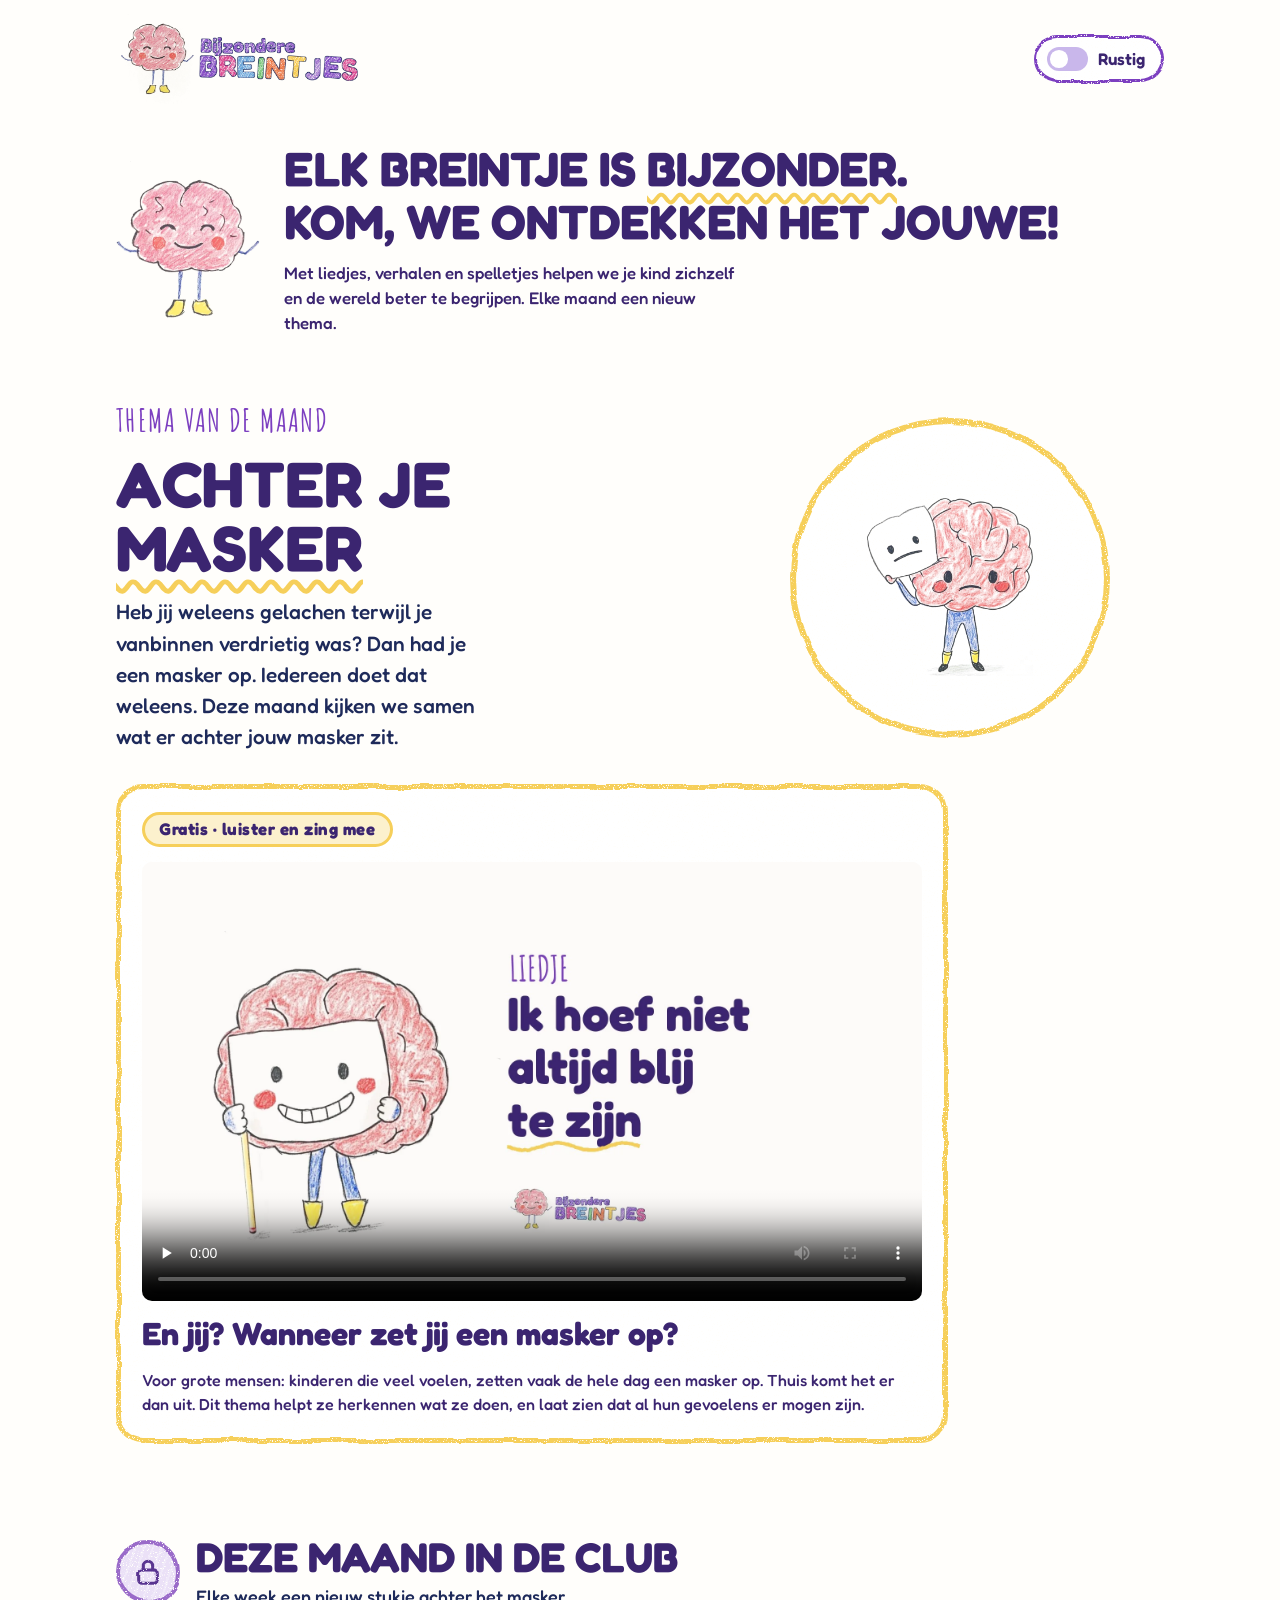
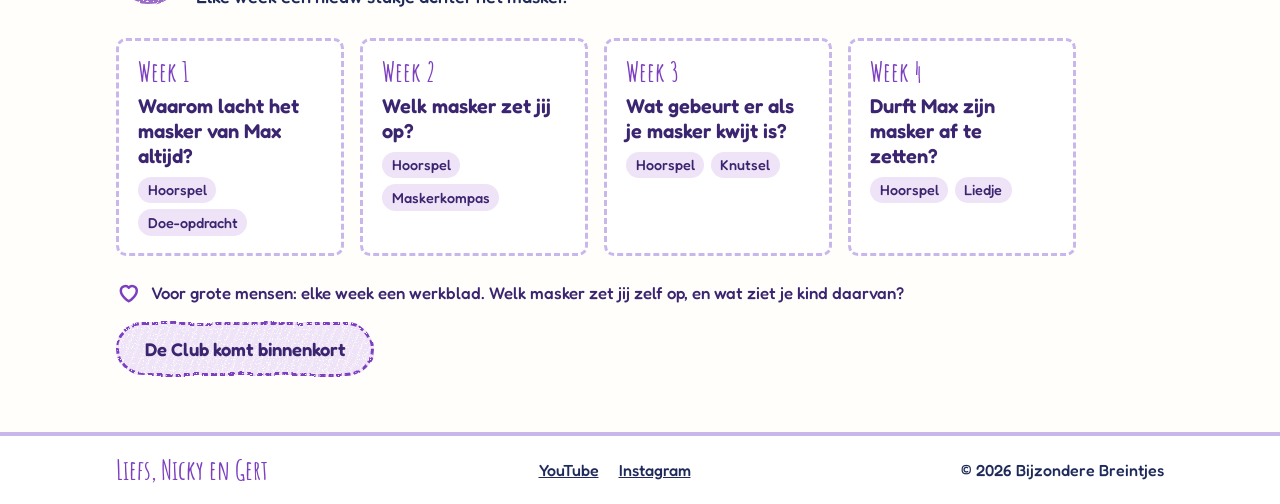
==== commit cea26925: "Homepagina eenvoudiger: welkom met slogan, korte gratis thema-intro met liedje, teasers per week voo" ====
--- a/index.html
+++ b/index.html
@@ -4,7 +4,7 @@
 <meta charset="utf-8">
 <meta name="viewport" content="width=device-width, initial-scale=1, viewport-fit=cover">
 <title>Bijzondere Breintjes – liedjes en oefeningen over gevoelens voor kinderen (3-8 jaar)</title>
-<meta name="description" content="Thema van de maand: Achter je masker. Wie ben jij echt? Week 1 gratis: een liedje en het begin van een hoorspel voor kinderen van 3 tot 8 jaar.">
+<meta name="description" content="Bijzondere Breintjes: elke maand een thema met liedjes, verhalen en spelletjes voor kinderen van 3 tot 8 jaar. Nu: Achter je masker.">
 <link rel="canonical" href="https://www.bijzonderebreintjes.nl/">
 <meta property="og:type" content="website">
 <meta property="og:site_name" content="Bijzondere Breintjes">
@@ -52,6 +52,24 @@
 .slotje { display: inline-flex; align-items: center; gap: .35rem; font-size: .95rem; color: var(--paars-diep); }
 .slotje svg { width: 1.1rem; height: 1.1rem; }
 .club-onder { display: grid; gap: .8rem; justify-items: start; margin-top: .5rem; }
+.welkom { padding-block: 1.5rem 2rem; }
+.welkom-rij { display: grid; grid-template-columns: 9rem 1fr; gap: 1.5rem; align-items: center; }
+.welkom-breintje { width: 100%; height: auto; }
+.welkom-tekst { display: grid; gap: .8rem; }
+.welkom-tekst h1 { font-size: clamp(1.9rem, 5.5vw, 3rem); line-height: 1.1; }
+.voor-ouders { font-size: 1.05rem; color: var(--paars-diep); max-width: 46ch; }
+.thema-titel { font-size: clamp(2.4rem, 8vw, 4rem); line-height: 1; }
+.gratis-vak { margin-top: 2rem; }
+.gratis-vak .week-label { justify-self: start; }
+.teaser-lijst { list-style: none; padding: 0; display: grid; gap: 1rem; grid-template-columns: repeat(auto-fit, minmax(min(100%, 14rem), 1fr)); max-width: 60rem; }
+.teaser-lijst li { display: grid; gap: .5rem; align-content: start; padding: 1.1rem 1.2rem; border: 3px dashed var(--paars-licht); border-radius: var(--r-sm); background: var(--wit); }
+.teaser-lijst .week { font: 700 1.7rem/1 var(--font-soort); color: var(--hoofd); }
+.teaser-lijst b { font-weight: 600; font-size: 1.25rem; line-height: 1.25; color: var(--paars-diep); }
+.soorten { display: flex; flex-wrap: wrap; gap: .4rem; }
+.soorten span { font-size: .9rem; padding: .15rem .6rem; border-radius: var(--r-rond); background: var(--paars-zacht); color: var(--paars-diep); }
+.ouder-teaser { display: flex; gap: .6rem; align-items: center; margin-block: 1.5rem 1rem; font-size: 1.05rem; color: var(--paars-diep); max-width: 52rem; }
+.ouder-teaser svg { flex: none; width: 1.6rem; height: 1.6rem; color: var(--hoofd); }
+@media (max-width: 640px) { .welkom-rij { grid-template-columns: 6rem 1fr; gap: 1rem; } }
 @media (max-width: 640px) { .hoorspel-rij { grid-template-columns: 1fr; } .hoorspel-beeld { width: 9rem; } }
 </style>
 </head>
@@ -143,125 +161,73 @@
 
 <main id="inhoud">
 
-  <!-- ===== Thema van de maand ===== -->
-  <section class="pagina" id="thema">
+  <!-- ===== Welkom: wie zijn wij ===== -->
+  <section class="pagina welkom" id="welkom">
+    <div class="binnen welkom-rij">
+      <img class="welkom-breintje" src="beeld/hoofdbreintje.webp" alt="Billie, het breintje van Bijzondere Breintjes, zwaait">
+      <div class="welkom-tekst">
+        <h1 id="welkom-kop">Elk breintje is <span class="kronkel">bijzonder</span>.<br>Kom, we ontdekken het jouwe!</h1>
+        <p class="voor-ouders">Met liedjes, verhalen en spelletjes helpen we je kind zichzelf en de wereld beter te begrijpen. Elke maand een nieuw thema.</p>
+      </div>
+    </div>
+  </section>
+
+  <!-- ===== Thema van de maand: de gratis intro ===== -->
+  <section class="pagina is-geel" id="thema">
     <div class="binnen">
       <div class="held-rij">
         <div class="held-tekst">
           <p class="soort">THEMA VAN DE MAAND</p>
-          <p class="week-label">Week 1 &middot; gratis</p>
-          <h1 id="thema-kop">Achter je <span class="kronkel">masker</span></h1>
-          <p class="intro">Wie ben jij echt? Soms zet je een masker op. Dan lach je, terwijl je vanbinnen iets anders voelt. Deze maand kijken we samen achter het masker.</p>
+          <h2 id="thema-kop" class="thema-titel">Achter je <span class="kronkel">masker</span></h2>
+          <p class="intro">Heb jij weleens gelachen terwijl je vanbinnen verdrietig was? Dan had je een masker op. Iedereen doet dat weleens. Deze maand kijken we samen wat er achter jouw masker zit.</p>
         </div>
         <div class="podium">
           <div class="podium-vlak"><img class="thema-beeld" src="beeld/breintje-masker-af.webp" alt="Breintje dat zijn masker afzet"></div>
-          <p class="klein">Je mag laten zien hoe je je echt voelt.</p>
         </div>
       </div>
-    </div>
-  </section>
-
-  <!-- ===== Voor grote mensen: waarom dit thema ===== -->
-  <section class="pagina is-neutraal" id="grote-mensen">
-    <div class="binnen">
-      <div class="blok-kop">
-        <span class="rondje"><svg aria-hidden="true"><use href="#i-hart"/></svg></span>
-        <div><h2 id="groot-kop">Voor grote mensen</h2><p>Waarom dit thema belangrijk is.</p></div>
-      </div>
-      <div class="groot-rij">
-        <div class="groot-tekst">
-          <p>Veel kinderen zetten een masker op. Ze lachen terwijl ze verdrietig zijn, doen stoer als ze bang zijn, of zijn op school heel braaf en stil. Dat is geen liegen. Ze willen erbij horen, het goed doen, of gewoon geen gedoe.</p>
-          <p>Een masker kan even helpen. Maar het kost veel energie om het de hele dag op te houden. Vaak zie je dat pas thuis: dan komt alles eruit, met tranen, boosheid of heel erg moe zijn. Kinderen die veel voelen of snel vol zitten, doen dit vaak.</p>
-          <p>In dit thema ontdekken kinderen wanneer zij een masker opzetten, en dat al hun gevoelens er mogen zijn. Ook de gevoelens die niet blij zijn.</p>
-        </div>
-        <div class="groot-lijst">
-          <h3>Zo kun je helpen</h3>
-          <dl>
-            <dt>Zeg wat je ziet</dt>
-            <dd>"Je lacht, maar je ogen kijken een beetje verdrietig. Klopt dat?"</dd>
-            <dt>Eerst rust, dan praten</dt>
-            <dd>Na een dag met een masker op is je kind vaak leeg. Geef eerst rust, praat later.</dd>
-            <dt>Doe het zelf voor</dt>
-            <dd>Vertel wanneer jij weleens een masker opzet. Dan weet je kind: dat doen grote mensen ook.</dd>
-            <dt>Een masker is niet fout</dt>
-            <dd>Het is een manier om je veilig te voelen. Je hoeft het niet af te pakken, alleen te snappen.</dd>
-          </dl>
-        </div>
-      </div>
-    </div>
-  </section>
-
-  <!-- ===== Liedje ===== -->
-  <section class="pagina is-geel" id="liedje">
-    <div class="binnen">
-      <div class="blok-kop">
-        <span class="rondje"><svg aria-hidden="true"><use href="#i-noot"/></svg></span>
-        <div><h2 id="liedje-kop">Liedje</h2><p>Ik hoef niet altijd blij te zijn.</p></div>
-      </div>
-      <div class="club-kaart themavak video-vak">
+
+      <div class="club-kaart themavak video-vak gratis-vak">
+        <p class="week-label">Gratis &middot; luister en zing mee</p>
         <video controls preload="none" playsinline poster="thema/cover-liedje.webp" width="1920" height="1080">
           <source src="thema/ik-hoef-niet-altijd-blij-te-zijn.mp4?v=2" type="video/mp4">
         </video>
-        <p class="klein">Druk zelf op de startknop. Je mag zo vaak luisteren als je wilt.</p>
-        <p><a class="knop licht" href="https://www.youtube.com/@BijzondereBreintjes" target="_blank" rel="noopener">Meer liedjes en meditaties op ons YouTube-kanaal</a></p>
+        <p class="vraag-groot">En jij? Wanneer zet jij een masker op?</p>
+        <p class="klein">Voor grote mensen: kinderen die veel voelen, zetten vaak de hele dag een masker op. Thuis komt het er dan uit. Dit thema helpt ze herkennen wat ze doen, en laat zien dat al hun gevoelens er mogen zijn.</p>
       </div>
     </div>
   </section>
 
-  <!-- ===== Hoorspel ===== -->
-  <section class="pagina is-oranje" id="hoorspel">
-    <div class="binnen">
-      <div class="blok-kop">
-        <span class="rondje"><svg aria-hidden="true"><use href="#i-boek"/></svg></span>
-        <div><h2 id="hoorspel-kop">Hoorspel</h2><p>Het masker van Max: luister naar het begin.</p></div>
-      </div>
-      <div class="club-kaart themavak hoorspel-rij">
-        <img class="hoorspel-beeld" src="beeld/breintje-masker-op.webp" alt="Breintje met een masker in zijn hand" loading="lazy">
-        <div>
-          <h3>Het masker van Max</h3>
-          <p>Max heeft een masker dat altijd lacht. Maar wat gebeurt er als het masker een dagje kwijt is?</p>
-          <!-- Gratis: alleen het begin van deel 1, tot een spannend moment. Als het klaar is: zet het mp3-bestand in de map verhaaltjes/ en vervang de regel "nogleeg" hieronder door:
-               <audio controls preload="none" src="verhaaltjes/het-masker-van-max-begin.mp3"></audio> -->
-          <p class="nogleeg">Het begin van het verhaal komt hier. Kom gauw nog eens luisteren!</p>
-          <p class="slotje"><svg aria-hidden="true"><use href="#i-slot"/></svg>Hoe het verder gaat met Max, hoor je in de Club</p>
-        </div>
-      </div>
-    </div>
-  </section>
-
-  <!-- ===== Verwerking: Maskerkompas ===== -->
-  <section class="pagina is-roze" id="maskerkompas">
-    <div class="binnen">
-      <div class="blok-kop">
-        <img class="kop-breintje" src="beeld/breintje-masker-voor.webp" alt="">
-        <div><h2 id="maskerkompas-kop">Wanneer heb jij een masker op?</h2><p>Ontdek het met het Maskerkompas.</p></div>
-      </div>
-      <div class="club-kaart themavak">
-        <p>Max zet een lach-masker op. En jij? Soms laat je aan de buitenkant iets anders zien dan je vanbinnen voelt. Ontdek welke maskers jij weleens opzet, en til je masker op.</p>
-        <p class="slotje"><svg aria-hidden="true"><use href="#i-slot"/></svg>Het Maskerkompas is voor de Club</p>
-        <p class="klein">Praat er samen over: wanneer had jij vandaag een masker op? En hoe voelde je je eronder?</p>
-      </div>
-    </div>
-  </section>
-
-  <!-- ===== Zo gaat het verder (Club) ===== -->
-  <section class="pagina is-lila" id="verder">
+  <!-- ===== Teasers: wat komt er in de Club ===== -->
+  <section class="pagina is-lila" id="club">
     <div class="binnen">
       <div class="blok-kop">
         <span class="rondje"><svg aria-hidden="true"><use href="#i-slot"/></svg></span>
-        <div><h2 id="verder-kop">Zo gaat het verder</h2><p>Elke week een nieuw stukje achter het masker.</p></div>
-      </div>
-      <div class="club-kaart themavak">
-        <ul class="slot-lijst">
-          <li><span class="week">Week 2</span><b>Het masker van Max, deel 2</b><span>Wat gebeurt er als het masker kwijt is?</span><span class="slotje"><svg aria-hidden="true"><use href="#i-slot"/></svg>Voor de Club</span></li>
-          <li><span class="week">Week 3</span><b>Weetje Watje van Nicky</b><span>Waarom zet je eigenlijk een masker op?</span><span class="slotje"><svg aria-hidden="true"><use href="#i-slot"/></svg>Voor de Club</span></li>
-          <li><span class="week">Week 4</span><b>Het slot van het hoorspel en een printblad</b><span>Maak je eigen masker, met de voorkant en de binnenkant.</span><span class="slotje"><svg aria-hidden="true"><use href="#i-slot"/></svg>Voor de Club</span></li>
-        </ul>
-        <div class="club-onder">
-          <p>Plus elke week tips voor grote mensen, van Nicky.</p>
-          <span class="knop" aria-disabled="true">De Club komt binnenkort</span>
-        </div>
-      </div>
+        <div><h2 id="club-kop">Deze maand in de Club</h2><p>Elke week een nieuw stukje achter het masker.</p></div>
+      </div>
+      <ol class="teaser-lijst">
+        <li>
+          <span class="week">Week 1</span>
+          <b>Waarom lacht het masker van Max altijd?</b>
+          <span class="soorten"><span>Hoorspel</span><span>Doe-opdracht</span></span>
+        </li>
+        <li>
+          <span class="week">Week 2</span>
+          <b>Welk masker zet jij op?</b>
+          <span class="soorten"><span>Hoorspel</span><span>Maskerkompas</span></span>
+        </li>
+        <li>
+          <span class="week">Week 3</span>
+          <b>Wat gebeurt er als je masker kwijt is?</b>
+          <span class="soorten"><span>Hoorspel</span><span>Knutsel</span></span>
+        </li>
+        <li>
+          <span class="week">Week 4</span>
+          <b>Durft Max zijn masker af te zetten?</b>
+          <span class="soorten"><span>Hoorspel</span><span>Liedje</span></span>
+        </li>
+      </ol>
+      <p class="ouder-teaser"><svg aria-hidden="true"><use href="#i-hart"/></svg>Voor grote mensen: elke week een werkblad. Welk masker zet jij zelf op, en wat ziet je kind daarvan?</p>
+      <p><span class="knop" aria-disabled="true">De Club komt binnenkort</span></p>
     </div>
   </section>
 
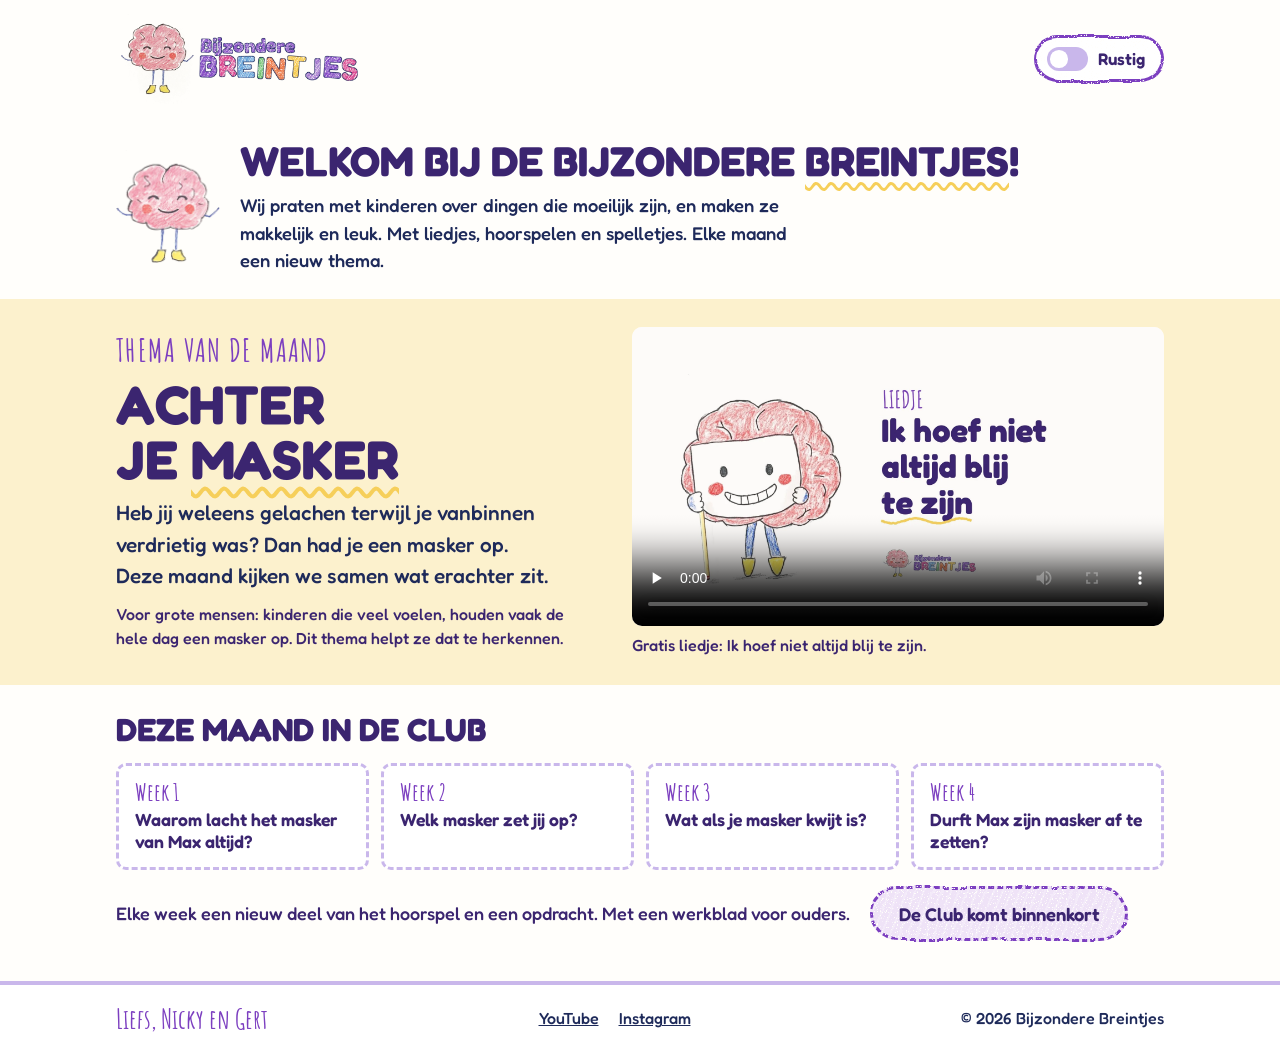
==== commit 831382b2: "Homepagina korter: welkom (wie wij zijn, we werken in thema's), thema met liedje ernaast, 4 korte te" ====
--- a/index.html
+++ b/index.html
@@ -52,24 +52,25 @@
 .slotje { display: inline-flex; align-items: center; gap: .35rem; font-size: .95rem; color: var(--paars-diep); }
 .slotje svg { width: 1.1rem; height: 1.1rem; }
 .club-onder { display: grid; gap: .8rem; justify-items: start; margin-top: .5rem; }
-.welkom { padding-block: 1.5rem 2rem; }
-.welkom-rij { display: grid; grid-template-columns: 9rem 1fr; gap: 1.5rem; align-items: center; }
+.welkom { padding-block: 1.25rem 1.5rem; }
+.welkom-rij { display: grid; grid-template-columns: 6.5rem 1fr; gap: 1.25rem; align-items: center; }
 .welkom-breintje { width: 100%; height: auto; }
-.welkom-tekst { display: grid; gap: .8rem; }
-.welkom-tekst h1 { font-size: clamp(1.9rem, 5.5vw, 3rem); line-height: 1.1; }
-.voor-ouders { font-size: 1.05rem; color: var(--paars-diep); max-width: 46ch; }
-.thema-titel { font-size: clamp(2.4rem, 8vw, 4rem); line-height: 1; }
-.gratis-vak { margin-top: 2rem; }
-.gratis-vak .week-label { justify-self: start; }
-.teaser-lijst { list-style: none; padding: 0; display: grid; gap: 1rem; grid-template-columns: repeat(auto-fit, minmax(min(100%, 14rem), 1fr)); max-width: 60rem; }
-.teaser-lijst li { display: grid; gap: .5rem; align-content: start; padding: 1.1rem 1.2rem; border: 3px dashed var(--paars-licht); border-radius: var(--r-sm); background: var(--wit); }
-.teaser-lijst .week { font: 700 1.7rem/1 var(--font-soort); color: var(--hoofd); }
-.teaser-lijst b { font-weight: 600; font-size: 1.25rem; line-height: 1.25; color: var(--paars-diep); }
-.soorten { display: flex; flex-wrap: wrap; gap: .4rem; }
-.soorten span { font-size: .9rem; padding: .15rem .6rem; border-radius: var(--r-rond); background: var(--paars-zacht); color: var(--paars-diep); }
-.ouder-teaser { display: flex; gap: .6rem; align-items: center; margin-block: 1.5rem 1rem; font-size: 1.05rem; color: var(--paars-diep); max-width: 52rem; }
-.ouder-teaser svg { flex: none; width: 1.6rem; height: 1.6rem; color: var(--hoofd); }
-@media (max-width: 640px) { .welkom-rij { grid-template-columns: 6rem 1fr; gap: 1rem; } }
+.welkom-tekst { display: grid; gap: .5rem; }
+.welkom-tekst h1 { font-size: clamp(1.7rem, 5vw, 2.6rem); line-height: 1.1; }
+.welkom-zin { font-size: 1.15rem; max-width: 52ch; }
+.thema-blok { background: var(--licht); padding-block: 1.75rem; }
+.thema-rij { display: grid; grid-template-columns: 1fr 1.1fr; gap: 2rem; align-items: center; }
+.thema-tekst { display: grid; gap: .7rem; }
+.thema-titel { font-size: clamp(2.2rem, 7vw, 3.4rem); line-height: 1; }
+.thema-blok .intro { max-width: 36ch; }
+.teaser-blok { padding-block: 1.75rem 2.5rem; }
+.teaser-kop { font-size: clamp(1.5rem, 4vw, 2rem); margin-bottom: 1rem; }
+.teaser-lijst { list-style: none; padding: 0; display: grid; gap: .75rem; grid-template-columns: repeat(4, 1fr); }
+.teaser-lijst li { display: grid; gap: .3rem; align-content: start; padding: .9rem 1rem; border: 3px dashed var(--paars-licht); border-radius: var(--r-sm); background: var(--wit); }
+.teaser-lijst .week { font: 700 1.5rem/1 var(--font-soort); color: var(--hoofd); }
+.teaser-lijst b { font-weight: 600; font-size: 1.1rem; line-height: 1.25; color: var(--paars-diep); }
+.teaser-onder { display: flex; flex-wrap: wrap; gap: .75rem 1.25rem; align-items: center; margin-top: 1rem; color: var(--paars-diep); }
+@media (max-width: 760px) { .thema-rij { grid-template-columns: 1fr; gap: 1.25rem; } .teaser-lijst { grid-template-columns: 1fr 1fr; } .welkom-rij { grid-template-columns: 4.5rem 1fr; gap: .9rem; } }
 @media (max-width: 640px) { .hoorspel-rij { grid-template-columns: 1fr; } .hoorspel-beeld { width: 9rem; } }
 </style>
 </head>
@@ -162,72 +163,45 @@
 <main id="inhoud">
 
   <!-- ===== Welkom: wie zijn wij ===== -->
-  <section class="pagina welkom" id="welkom">
+  <section class="welkom" id="welkom">
     <div class="binnen welkom-rij">
-      <img class="welkom-breintje" src="beeld/hoofdbreintje.webp" alt="Billie, het breintje van Bijzondere Breintjes, zwaait">
+      <img class="welkom-breintje" src="beeld/hoofdbreintje.webp" alt="Billie, het breintje van Bijzondere Breintjes">
       <div class="welkom-tekst">
-        <h1 id="welkom-kop">Elk breintje is <span class="kronkel">bijzonder</span>.<br>Kom, we ontdekken het jouwe!</h1>
-        <p class="voor-ouders">Met liedjes, verhalen en spelletjes helpen we je kind zichzelf en de wereld beter te begrijpen. Elke maand een nieuw thema.</p>
+        <h1 id="welkom-kop">Welkom bij de Bijzondere <span class="kronkel">Breintjes</span>!</h1>
+        <p class="welkom-zin">Wij praten met kinderen over dingen die moeilijk zijn, en maken ze makkelijk en leuk. Met liedjes, hoorspelen en spelletjes. Elke maand een nieuw thema.</p>
       </div>
     </div>
   </section>
 
-  <!-- ===== Thema van de maand: de gratis intro ===== -->
-  <section class="pagina is-geel" id="thema">
-    <div class="binnen">
-      <div class="held-rij">
-        <div class="held-tekst">
-          <p class="soort">THEMA VAN DE MAAND</p>
-          <h2 id="thema-kop" class="thema-titel">Achter je <span class="kronkel">masker</span></h2>
-          <p class="intro">Heb jij weleens gelachen terwijl je vanbinnen verdrietig was? Dan had je een masker op. Iedereen doet dat weleens. Deze maand kijken we samen wat er achter jouw masker zit.</p>
-        </div>
-        <div class="podium">
-          <div class="podium-vlak"><img class="thema-beeld" src="beeld/breintje-masker-af.webp" alt="Breintje dat zijn masker afzet"></div>
-        </div>
+  <!-- ===== Thema van de maand ===== -->
+  <section class="thema-blok is-geel" id="thema">
+    <div class="binnen thema-rij">
+      <div class="thema-tekst">
+        <p class="soort">THEMA VAN DE MAAND</p>
+        <h2 id="thema-kop" class="thema-titel">Achter je <span class="kronkel">masker</span></h2>
+        <p class="intro">Heb jij weleens gelachen terwijl je vanbinnen verdrietig was? Dan had je een masker op. Deze maand kijken we samen wat erachter zit.</p>
+        <p class="klein">Voor grote mensen: kinderen die veel voelen, houden vaak de hele dag een masker op. Dit thema helpt ze dat te herkennen.</p>
       </div>
-
-      <div class="club-kaart themavak video-vak gratis-vak">
-        <p class="week-label">Gratis &middot; luister en zing mee</p>
+      <div class="video-vak">
         <video controls preload="none" playsinline poster="thema/cover-liedje.webp" width="1920" height="1080">
           <source src="thema/ik-hoef-niet-altijd-blij-te-zijn.mp4?v=2" type="video/mp4">
         </video>
-        <p class="vraag-groot">En jij? Wanneer zet jij een masker op?</p>
-        <p class="klein">Voor grote mensen: kinderen die veel voelen, zetten vaak de hele dag een masker op. Thuis komt het er dan uit. Dit thema helpt ze herkennen wat ze doen, en laat zien dat al hun gevoelens er mogen zijn.</p>
+        <p class="klein">Gratis liedje: Ik hoef niet altijd blij te zijn.</p>
       </div>
     </div>
   </section>
 
-  <!-- ===== Teasers: wat komt er in de Club ===== -->
-  <section class="pagina is-lila" id="club">
+  <!-- ===== Teasers ===== -->
+  <section class="teaser-blok" id="club">
     <div class="binnen">
-      <div class="blok-kop">
-        <span class="rondje"><svg aria-hidden="true"><use href="#i-slot"/></svg></span>
-        <div><h2 id="club-kop">Deze maand in de Club</h2><p>Elke week een nieuw stukje achter het masker.</p></div>
-      </div>
+      <h2 id="club-kop" class="teaser-kop">Deze maand in de Club</h2>
       <ol class="teaser-lijst">
-        <li>
-          <span class="week">Week 1</span>
-          <b>Waarom lacht het masker van Max altijd?</b>
-          <span class="soorten"><span>Hoorspel</span><span>Doe-opdracht</span></span>
-        </li>
-        <li>
-          <span class="week">Week 2</span>
-          <b>Welk masker zet jij op?</b>
-          <span class="soorten"><span>Hoorspel</span><span>Maskerkompas</span></span>
-        </li>
-        <li>
-          <span class="week">Week 3</span>
-          <b>Wat gebeurt er als je masker kwijt is?</b>
-          <span class="soorten"><span>Hoorspel</span><span>Knutsel</span></span>
-        </li>
-        <li>
-          <span class="week">Week 4</span>
-          <b>Durft Max zijn masker af te zetten?</b>
-          <span class="soorten"><span>Hoorspel</span><span>Liedje</span></span>
-        </li>
+        <li><span class="week">Week 1</span><b>Waarom lacht het masker van Max altijd?</b></li>
+        <li><span class="week">Week 2</span><b>Welk masker zet jij op?</b></li>
+        <li><span class="week">Week 3</span><b>Wat als je masker kwijt is?</b></li>
+        <li><span class="week">Week 4</span><b>Durft Max zijn masker af te zetten?</b></li>
       </ol>
-      <p class="ouder-teaser"><svg aria-hidden="true"><use href="#i-hart"/></svg>Voor grote mensen: elke week een werkblad. Welk masker zet jij zelf op, en wat ziet je kind daarvan?</p>
-      <p><span class="knop" aria-disabled="true">De Club komt binnenkort</span></p>
+      <p class="teaser-onder"><span>Elke week een nieuw deel van het hoorspel en een opdracht. Met een werkblad voor ouders.</span> <span class="knop" aria-disabled="true">De Club komt binnenkort</span></p>
     </div>
   </section>
 
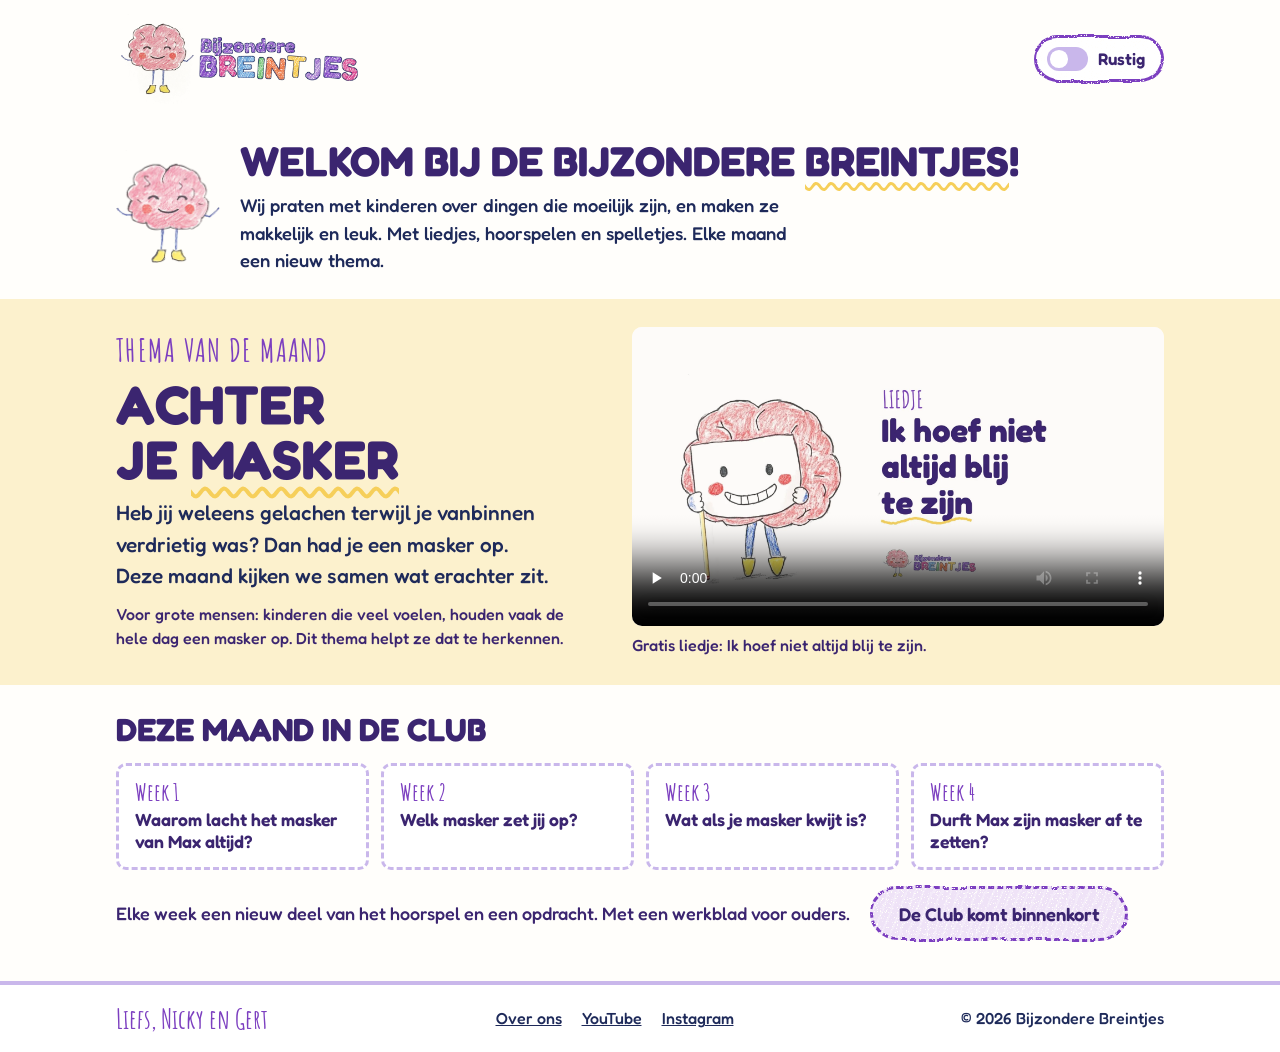
==== commit a024a297: "Beter vindbaar in Google en AI: Over ons-pagina met vragen, llms.txt en meer uitleg voor zoekmachine" ====
--- a/index.html
+++ b/index.html
@@ -4,7 +4,7 @@
 <meta charset="utf-8">
 <meta name="viewport" content="width=device-width, initial-scale=1, viewport-fit=cover">
 <title>Bijzondere Breintjes – liedjes en oefeningen over gevoelens voor kinderen (3-8 jaar)</title>
-<meta name="description" content="Bijzondere Breintjes: elke maand een thema met liedjes, verhalen en spelletjes voor kinderen van 3 tot 8 jaar. Nu: Achter je masker.">
+<meta name="description" content="Liedjes, hoorspelen en spelletjes over gevoelens voor kinderen van 3 tot 8 jaar. Elke maand een thema, zonder reclame. Nu: Achter je masker, met het liedje Ik hoef niet altijd blij te zijn.">
 <link rel="canonical" href="https://www.bijzonderebreintjes.nl/">
 <meta property="og:type" content="website">
 <meta property="og:site_name" content="Bijzondere Breintjes">
@@ -18,7 +18,74 @@
 <meta property="og:image:alt" content="Het logo van Bijzondere Breintjes en een breintje dat zijn masker afzet">
 <meta name="twitter:card" content="summary_large_image">
 <script type="application/ld+json">
-{"@context":"https://schema.org","@type":"WebSite","name":"Bijzondere Breintjes","url":"https://www.bijzonderebreintjes.nl/","inLanguage":"nl","description":"Liedjes, weetjes en oefeningen die kinderen van 3 tot 8 jaar helpen zichzelf beter te begrijpen.","publisher":{"@type":"Organization","name":"Bijzondere Breintjes","url":"https://www.bijzonderebreintjes.nl/","sameAs":["https://www.youtube.com/@BijzondereBreintjes","https://www.instagram.com/bijzonderebreintjes/"]}}
+{
+ "@context": "https://schema.org",
+ "@graph": [
+  {
+   "@type": "WebSite",
+   "@id": "https://www.bijzonderebreintjes.nl/#website",
+   "name": "Bijzondere Breintjes",
+   "url": "https://www.bijzonderebreintjes.nl/",
+   "inLanguage": "nl",
+   "description": "Liedjes, hoorspelen en spelletjes over gevoelens die kinderen van 3 tot 8 jaar helpen zichzelf beter te begrijpen.",
+   "publisher": {
+    "@id": "https://www.bijzonderebreintjes.nl/#organisatie"
+   }
+  },
+  {
+   "@type": "Organization",
+   "@id": "https://www.bijzonderebreintjes.nl/#organisatie",
+   "name": "Bijzondere Breintjes",
+   "url": "https://www.bijzonderebreintjes.nl/",
+   "logo": "https://www.bijzonderebreintjes.nl/beeld/logo.webp",
+   "image": "https://www.bijzonderebreintjes.nl/beeld/deelplaatje.jpg",
+   "description": "Nicky en Gert maken liedjes, hoorspelen en spelletjes over gevoelens voor kinderen van 3 tot 8 jaar. Voor elk kind dat veel voelt, snel vol zit of zijn gevoel nog moeilijk kan zeggen. Een diagnose is niet nodig.",
+   "founder": [
+    {
+     "@type": "Person",
+     "name": "Nicky"
+    },
+    {
+     "@type": "Person",
+     "name": "Gert"
+    }
+   ],
+   "areaServed": "NL",
+   "knowsLanguage": "nl",
+   "knowsAbout": [
+    "gevoelens bij kinderen",
+    "emoties",
+    "kinderliedjes",
+    "hoorspelen voor kinderen",
+    "overprikkeling",
+    "zelfbeeld"
+   ],
+   "sameAs": [
+    "https://www.youtube.com/@BijzondereBreintjes",
+    "https://www.instagram.com/bijzonderebreintjes/"
+   ]
+  },
+  {
+   "@type": "VideoObject",
+   "name": "Ik hoef niet altijd blij te zijn",
+   "description": "Liedje voor kinderen van 3 tot 8 jaar over het thema Achter je masker: je hoeft niet altijd te lachen als je vanbinnen iets anders voelt.",
+   "thumbnailUrl": "https://www.bijzonderebreintjes.nl/thema/cover-liedje.webp",
+   "uploadDate": "2026-11-19",
+   "contentUrl": "https://www.bijzonderebreintjes.nl/thema/ik-hoef-niet-altijd-blij-te-zijn.mp4",
+   "inLanguage": "nl",
+   "isFamilyFriendly": true,
+   "genre": "Kinderliedje",
+   "audience": {
+    "@type": "PeopleAudience",
+    "suggestedMinAge": 3,
+    "suggestedMaxAge": 8
+   },
+   "publisher": {
+    "@id": "https://www.bijzonderebreintjes.nl/#organisatie"
+   }
+  }
+ ]
+}
 </script>
 <meta name="theme-color" content="#7c3fc0">
 <link rel="icon" href="beeld/icoon-64.png" type="image/png">
@@ -210,7 +277,7 @@
 <footer class="voet">
   <div class="binnen voet-rij">
     <span class="voet-groet">Liefs, Nicky en Gert</span>
-    <span class="voet-links"><a href="https://www.youtube.com/@BijzondereBreintjes" target="_blank" rel="noopener">YouTube</a><a href="https://www.instagram.com/bijzonderebreintjes/" target="_blank" rel="noopener">Instagram</a></span>
+    <span class="voet-links"><a href="over-ons.html">Over ons</a><a href="https://www.youtube.com/@BijzondereBreintjes" target="_blank" rel="noopener">YouTube</a><a href="https://www.instagram.com/bijzonderebreintjes/" target="_blank" rel="noopener">Instagram</a></span>
     <span>&copy; <span id="jaar">2026</span> Bijzondere Breintjes</span>
   </div>
 </footer>
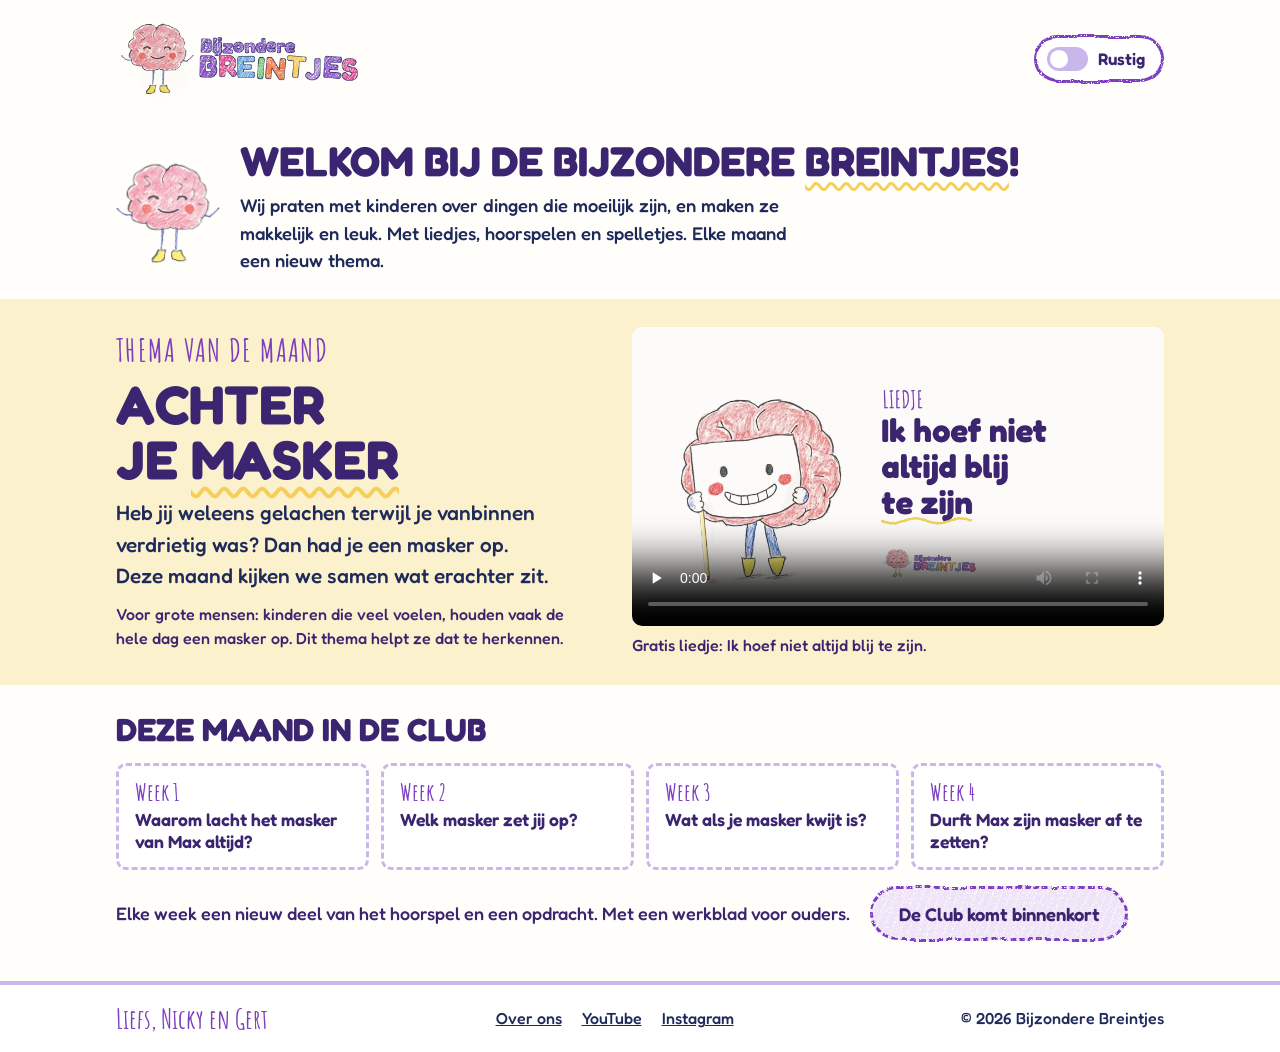
==== commit a874ad72: "Over ons: Nicky is afgestudeerd pedagogisch begeleider met jaren ervaring in de zorg Co-Authored-By:" ====
--- a/index.html
+++ b/index.html
@@ -41,10 +41,7 @@
    "image": "https://www.bijzonderebreintjes.nl/beeld/deelplaatje.jpg",
    "description": "Nicky en Gert maken liedjes, hoorspelen en spelletjes over gevoelens voor kinderen van 3 tot 8 jaar. Voor elk kind dat veel voelt, snel vol zit of zijn gevoel nog moeilijk kan zeggen. Een diagnose is niet nodig.",
    "founder": [
-    {
-     "@type": "Person",
-     "name": "Nicky"
-    },
+    {"@type": "Person", "name": "Nicky", "jobTitle": "Pedagogisch begeleider", "description": "Afgestudeerd pedagogisch begeleider, jarenlang werkzaam in de zorg met kinderen."},
     {
      "@type": "Person",
      "name": "Gert"
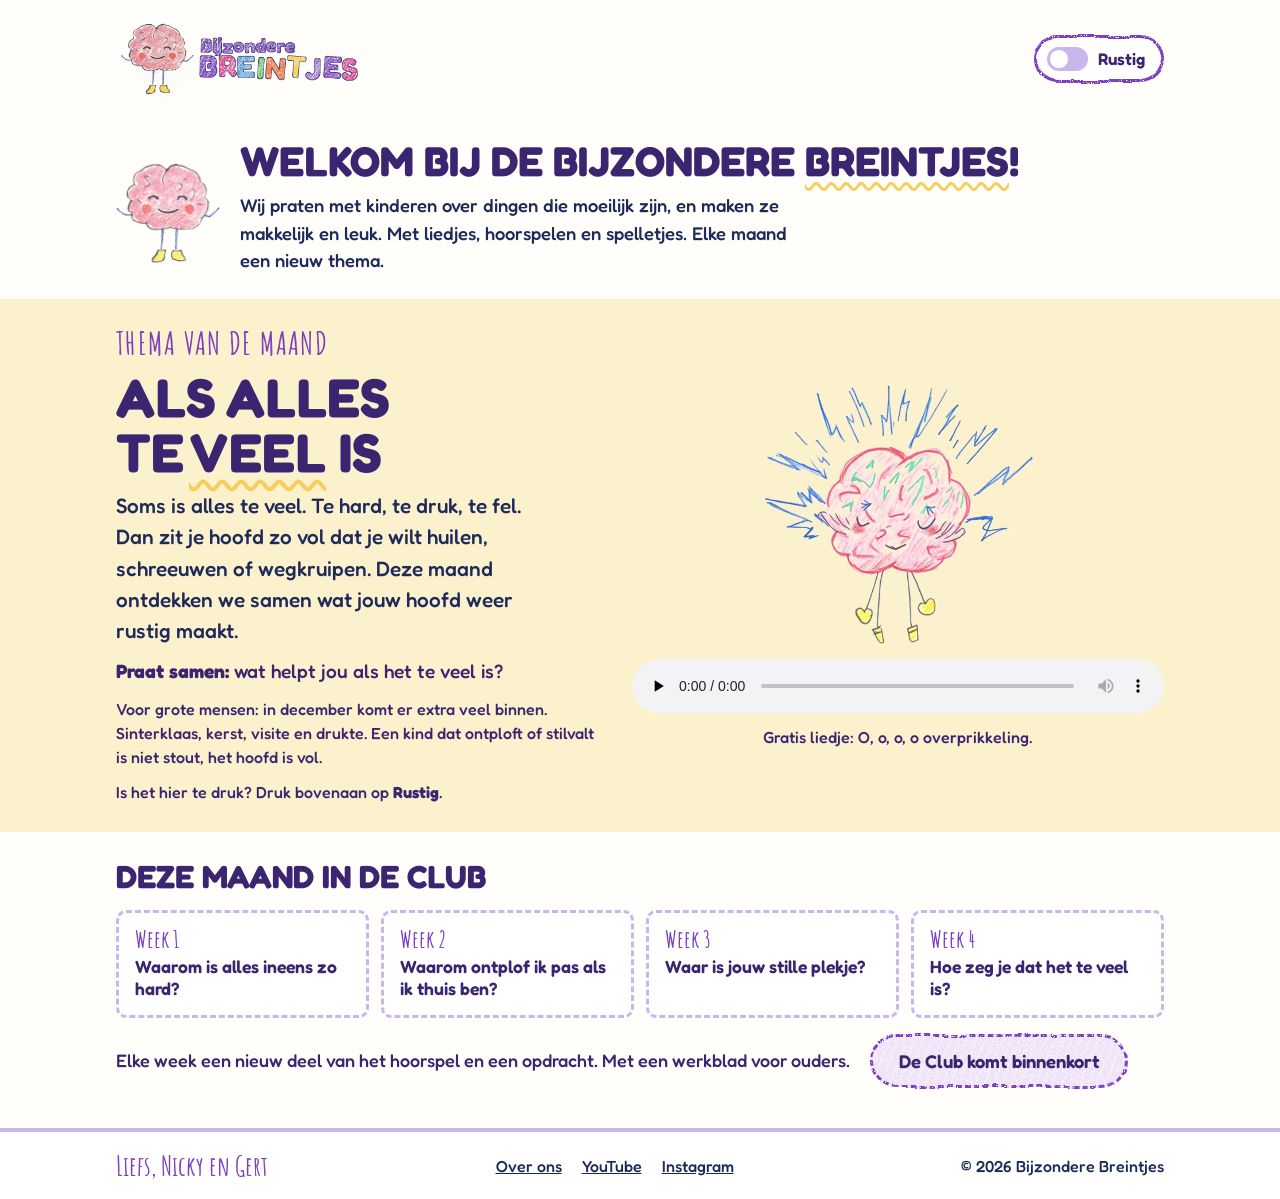
==== commit b7bedba8: "Thema van de maand: Als alles te veel is (overprikkeling) Beginpagina, Over ons en de uitleg voor Go" ====
--- a/index.html
+++ b/index.html
@@ -4,13 +4,13 @@
 <meta charset="utf-8">
 <meta name="viewport" content="width=device-width, initial-scale=1, viewport-fit=cover">
 <title>Bijzondere Breintjes – liedjes en oefeningen over gevoelens voor kinderen (3-8 jaar)</title>
-<meta name="description" content="Liedjes, hoorspelen en spelletjes over gevoelens voor kinderen van 3 tot 8 jaar. Elke maand een thema, zonder reclame. Nu: Achter je masker, met het liedje Ik hoef niet altijd blij te zijn.">
+<meta name="description" content="Liedjes, hoorspelen en spelletjes over gevoelens voor kinderen van 3 tot 8 jaar. Elke maand een thema, zonder reclame. Nu: Als alles te veel is, met het liedje O, o, o, o overprikkeling.">
 <link rel="canonical" href="https://www.bijzonderebreintjes.nl/">
 <meta property="og:type" content="website">
 <meta property="og:site_name" content="Bijzondere Breintjes">
 <meta property="og:locale" content="nl_NL">
 <meta property="og:url" content="https://www.bijzonderebreintjes.nl/">
-<meta property="og:title" content="Bijzondere Breintjes – Achter je masker: wie ben jij echt?">
+<meta property="og:title" content="Bijzondere Breintjes – Als alles te veel is: over overprikkeling">
 <meta property="og:description" content="Liedjes, weetjes en oefeningen die kinderen van 3 tot 8 jaar helpen zichzelf beter te begrijpen.">
 <meta property="og:image" content="https://www.bijzonderebreintjes.nl/beeld/deelplaatje.jpg">
 <meta property="og:image:width" content="1200">
@@ -63,12 +63,13 @@
    ]
   },
   {
-   "@type": "VideoObject",
-   "name": "Ik hoef niet altijd blij te zijn",
-   "description": "Liedje voor kinderen van 3 tot 8 jaar over het thema Achter je masker: je hoeft niet altijd te lachen als je vanbinnen iets anders voelt.",
-   "thumbnailUrl": "https://www.bijzonderebreintjes.nl/thema/cover-liedje.webp",
-   "uploadDate": "2026-11-19",
-   "contentUrl": "https://www.bijzonderebreintjes.nl/thema/ik-hoef-niet-altijd-blij-te-zijn.mp4",
+   "@type": "AudioObject",
+   "name": "O, o, o, o overprikkeling",
+   "description": "Liedje voor kinderen van 3 tot 8 jaar over het thema Als alles te veel is: wat je kunt doen als je hoofd te vol zit.",
+   "contentUrl": "https://www.bijzonderebreintjes.nl/liedjes/overprikkeling.mp3",
+   "encodingFormat": "audio/mpeg",
+   "duration": "PT2M26S",
+   "uploadDate": "2026-11-28T09:00:00+01:00",
    "inLanguage": "nl",
    "isFamilyFriendly": true,
    "genre": "Kinderliedje",
@@ -101,6 +102,10 @@
 @media (max-width: 640px) { .kop-breintje { width: 5rem; height: 5rem; } }
 .themavak { max-width: 52rem; }
 .nogleeg { font-size: 1.15rem; border: 3px dashed var(--paars-licht); border-radius: var(--r-sm); padding: .8rem 1rem; color: var(--paars-diep); background: var(--creme); display: inline-block; }
+.liedje-vak { display: grid; gap: .75rem; justify-items: center; }
+.liedje-breintje { width: min(100%, 17rem); height: auto; }
+.liedje-vak audio { width: 100%; }
+.vraag-thema { font-size: 1.2rem; color: var(--paars-diep); }
 .video-vak video { width: 100%; height: auto; border-radius: var(--r-sm); background: #fffefb; }
 .hoorspel-rij { display: grid; grid-template-columns: 11rem 1fr; gap: 1.4rem; align-items: center; }
 .hoorspel-rij h3 { font-weight: 700; font-size: clamp(1.5rem, 5vw, 2rem); }
@@ -242,15 +247,16 @@
     <div class="binnen thema-rij">
       <div class="thema-tekst">
         <p class="soort">THEMA VAN DE MAAND</p>
-        <h2 id="thema-kop" class="thema-titel">Achter je <span class="kronkel">masker</span></h2>
-        <p class="intro">Heb jij weleens gelachen terwijl je vanbinnen verdrietig was? Dan had je een masker op. Deze maand kijken we samen wat erachter zit.</p>
-        <p class="klein">Voor grote mensen: kinderen die veel voelen, houden vaak de hele dag een masker op. Dit thema helpt ze dat te herkennen.</p>
+        <h2 id="thema-kop" class="thema-titel">Als alles te <span class="kronkel">veel</span> is</h2>
+        <p class="intro">Soms is alles te veel. Te hard, te druk, te fel. Dan zit je hoofd zo vol dat je wilt huilen, schreeuwen of wegkruipen. Deze maand ontdekken we samen wat jouw hoofd weer rustig maakt.</p>
+        <p class="vraag-thema"><b>Praat samen:</b> wat helpt jou als het te veel is?</p>
+        <p class="klein">Voor grote mensen: in december komt er extra veel binnen. Sinterklaas, kerst, visite en drukte. Een kind dat ontploft of stilvalt is niet stout, het hoofd is vol.</p>
+        <p class="klein">Is het hier te druk? Druk bovenaan op <b>Rustig</b>.</p>
       </div>
-      <div class="video-vak">
-        <video controls preload="none" playsinline poster="thema/cover-liedje.webp" width="1920" height="1080">
-          <source src="thema/ik-hoef-niet-altijd-blij-te-zijn.mp4?v=2" type="video/mp4">
-        </video>
-        <p class="klein">Gratis liedje: Ik hoef niet altijd blij te zijn.</p>
+      <div class="liedje-vak">
+        <img class="liedje-breintje" src="beeld/breintje-overprikkeld.webp" alt="Een breintje met een heel vol hoofd" width="600" height="600">
+        <audio controls preload="none" src="liedjes/overprikkeling.mp3"></audio>
+        <p class="klein">Gratis liedje: O, o, o, o overprikkeling.</p>
       </div>
     </div>
   </section>
@@ -260,10 +266,10 @@
     <div class="binnen">
       <h2 id="club-kop" class="teaser-kop">Deze maand in de Club</h2>
       <ol class="teaser-lijst">
-        <li><span class="week">Week 1</span><b>Waarom lacht het masker van Max altijd?</b></li>
-        <li><span class="week">Week 2</span><b>Welk masker zet jij op?</b></li>
-        <li><span class="week">Week 3</span><b>Wat als je masker kwijt is?</b></li>
-        <li><span class="week">Week 4</span><b>Durft Max zijn masker af te zetten?</b></li>
+        <li><span class="week">Week 1</span><b>Waarom is alles ineens zo hard?</b></li>
+        <li><span class="week">Week 2</span><b>Waarom ontplof ik pas als ik thuis ben?</b></li>
+        <li><span class="week">Week 3</span><b>Waar is jouw stille plekje?</b></li>
+        <li><span class="week">Week 4</span><b>Hoe zeg je dat het te veel is?</b></li>
       </ol>
       <p class="teaser-onder"><span>Elke week een nieuw deel van het hoorspel en een opdracht. Met een werkblad voor ouders.</span> <span class="knop" aria-disabled="true">De Club komt binnenkort</span></p>
     </div>
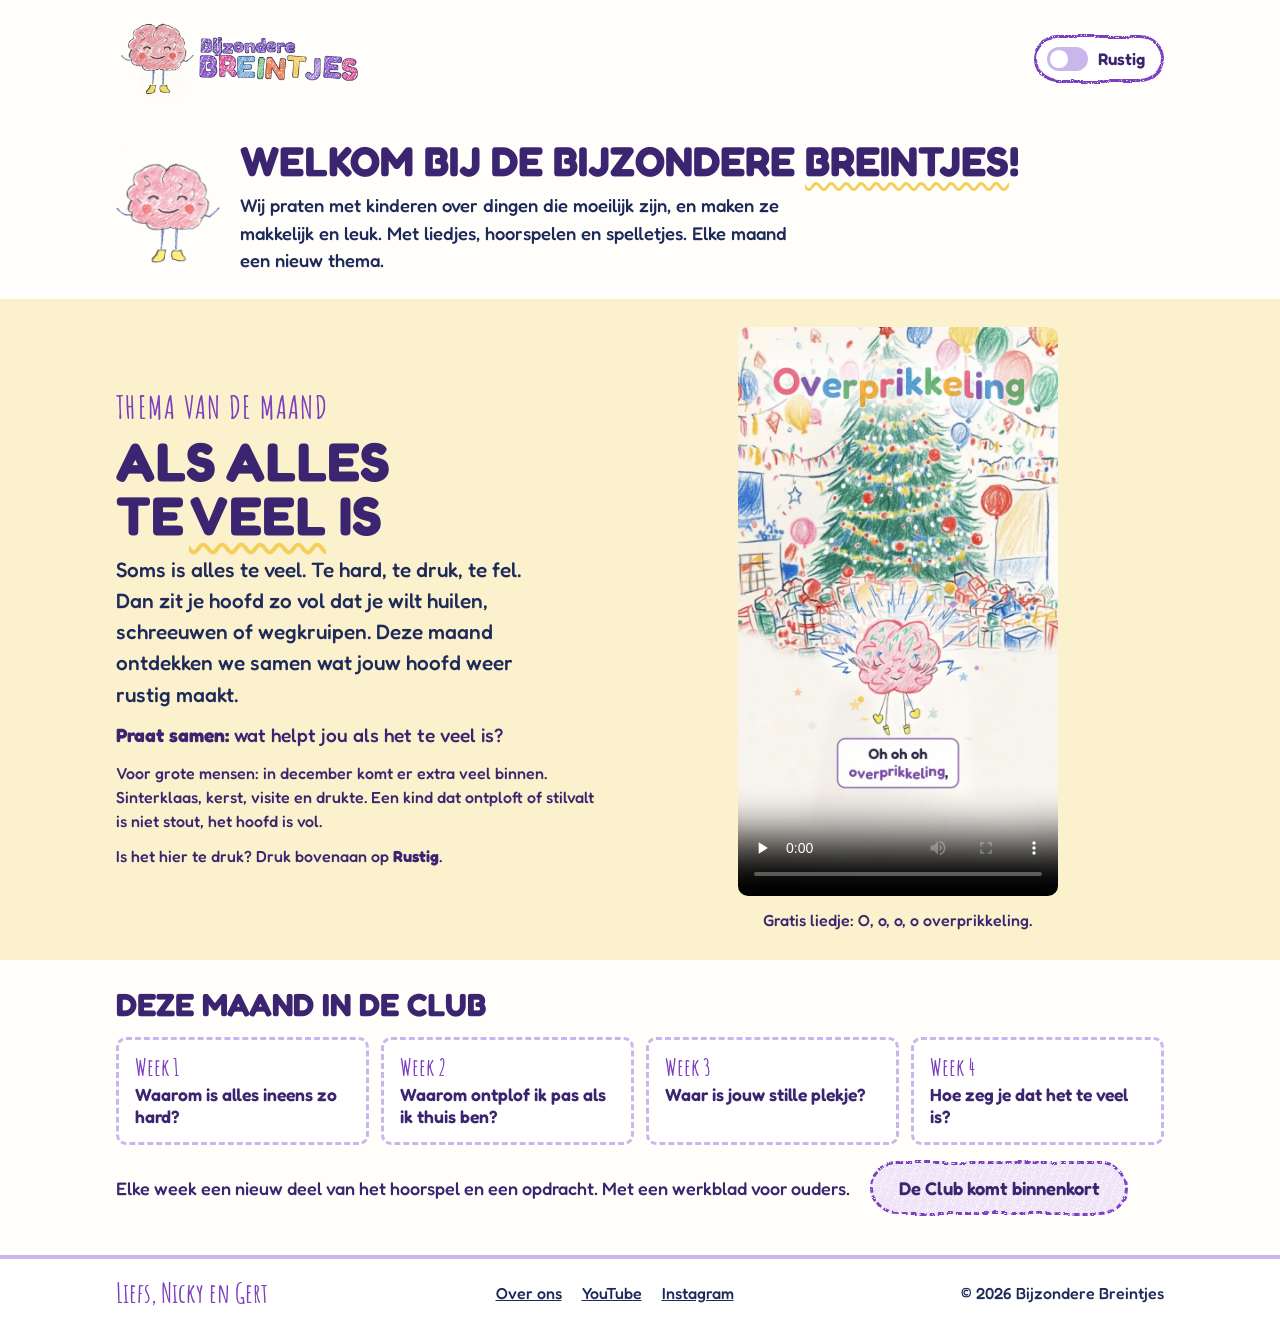
==== commit f0e96e36: "Gratis liedje: Sinterklaas-refrein van O, o, o, o overprikkeling als video in de eigen speler Co-Aut" ====
--- a/index.html
+++ b/index.html
@@ -63,12 +63,12 @@
    ]
   },
   {
-   "@type": "AudioObject",
+   "@type": "VideoObject",
    "name": "O, o, o, o overprikkeling",
-   "description": "Liedje voor kinderen van 3 tot 8 jaar over het thema Als alles te veel is: wat je kunt doen als je hoofd te vol zit.",
-   "contentUrl": "https://www.bijzonderebreintjes.nl/liedjes/overprikkeling.mp3",
-   "encodingFormat": "audio/mpeg",
-   "duration": "PT2M26S",
+   "description": "Liedje voor kinderen van 3 tot 8 jaar over het thema Als alles te veel is: te veel glitter, te veel schittering. Wat doe je als je hoofd te vol zit?",
+   "thumbnailUrl": "https://www.bijzonderebreintjes.nl/thema/cover-overprikkeling.webp",
+   "contentUrl": "https://www.bijzonderebreintjes.nl/thema/overprikkeling-refrein.mp4",
+   "duration": "PT33S",
    "uploadDate": "2026-11-28T09:00:00+01:00",
    "inLanguage": "nl",
    "isFamilyFriendly": true,
@@ -103,8 +103,7 @@
 .themavak { max-width: 52rem; }
 .nogleeg { font-size: 1.15rem; border: 3px dashed var(--paars-licht); border-radius: var(--r-sm); padding: .8rem 1rem; color: var(--paars-diep); background: var(--creme); display: inline-block; }
 .liedje-vak { display: grid; gap: .75rem; justify-items: center; }
-.liedje-breintje { width: min(100%, 17rem); height: auto; }
-.liedje-vak audio { width: 100%; }
+.liedje-vak video { width: min(100%, 20rem); height: auto; border-radius: var(--r-sm); background: #fffefb; }
 .vraag-thema { font-size: 1.2rem; color: var(--paars-diep); }
 .video-vak video { width: 100%; height: auto; border-radius: var(--r-sm); background: #fffefb; }
 .hoorspel-rij { display: grid; grid-template-columns: 11rem 1fr; gap: 1.4rem; align-items: center; }
@@ -254,8 +253,9 @@
         <p class="klein">Is het hier te druk? Druk bovenaan op <b>Rustig</b>.</p>
       </div>
       <div class="liedje-vak">
-        <img class="liedje-breintje" src="beeld/breintje-overprikkeld.webp" alt="Een breintje met een heel vol hoofd" width="600" height="600">
-        <audio controls preload="none" src="liedjes/overprikkeling.mp3"></audio>
+        <video controls preload="none" playsinline poster="thema/cover-overprikkeling.webp" width="1080" height="1920">
+          <source src="thema/overprikkeling-refrein.mp4" type="video/mp4">
+        </video>
         <p class="klein">Gratis liedje: O, o, o, o overprikkeling.</p>
       </div>
     </div>
